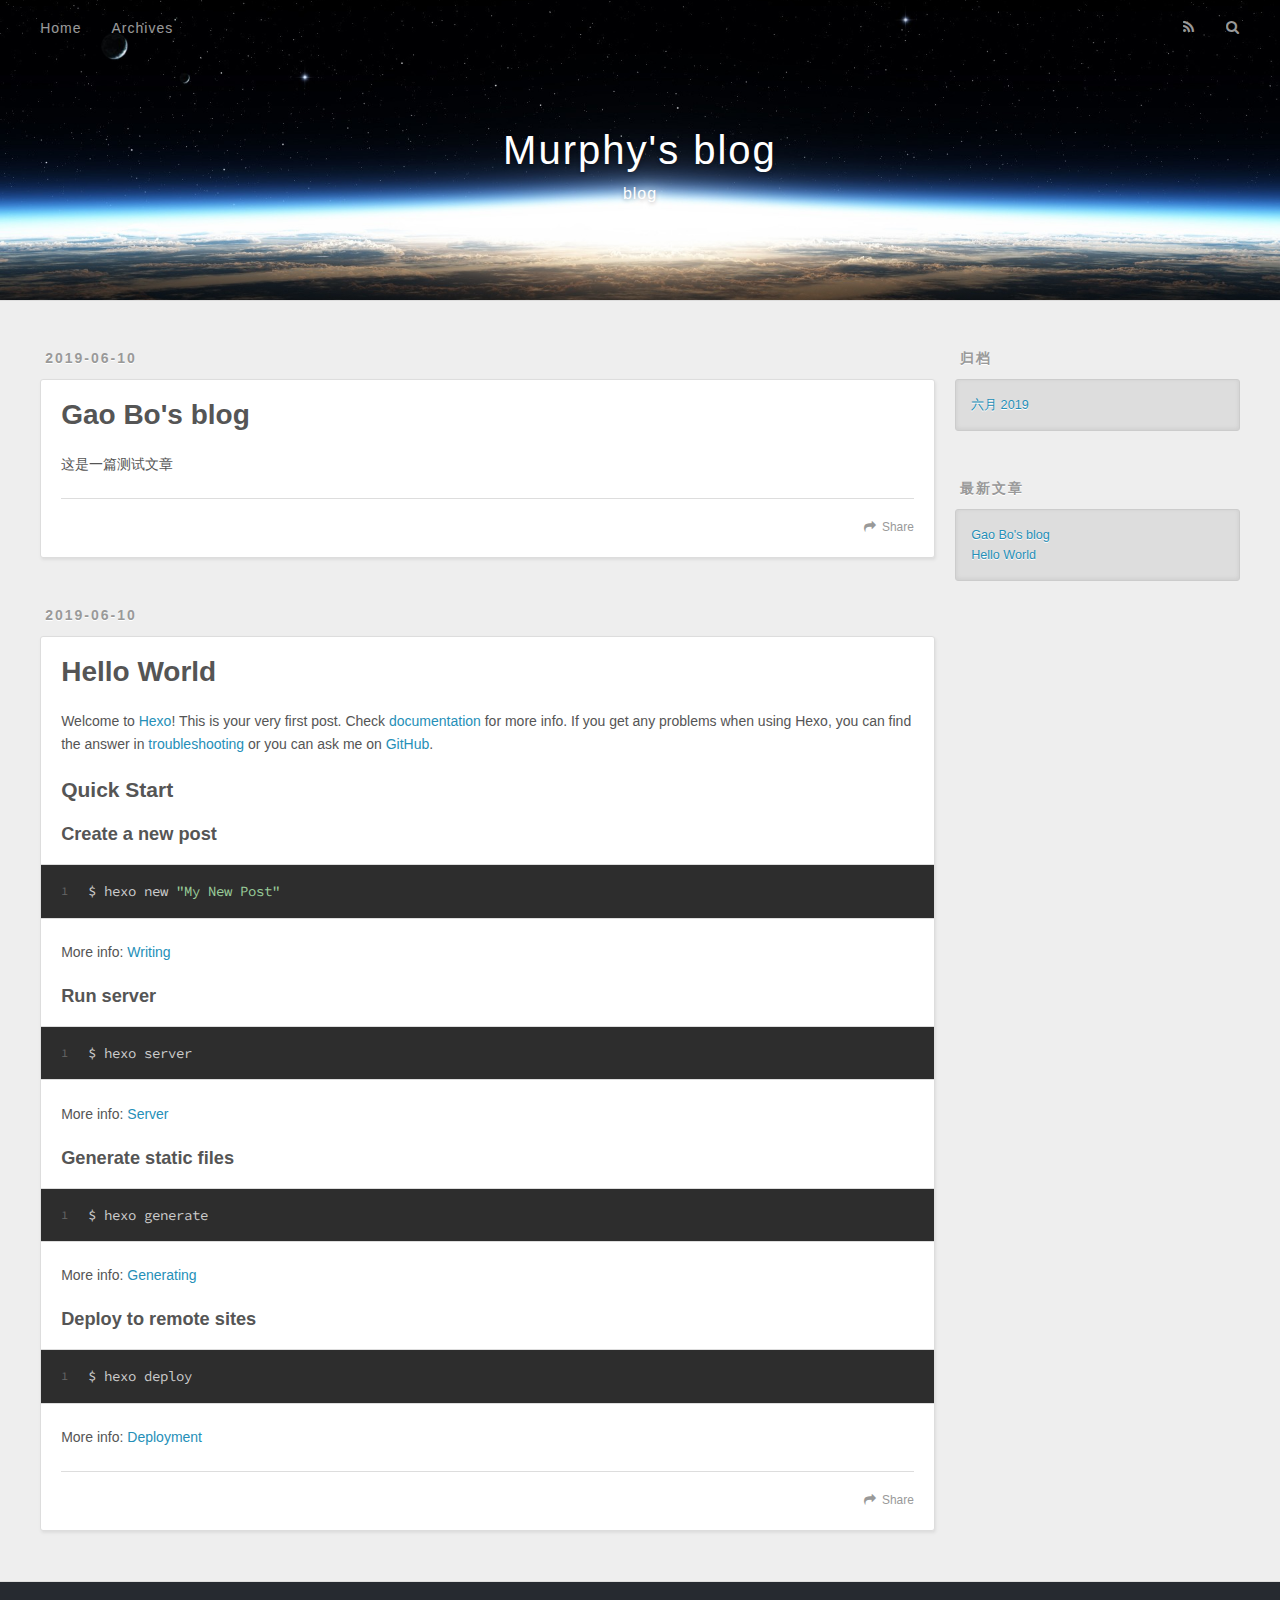
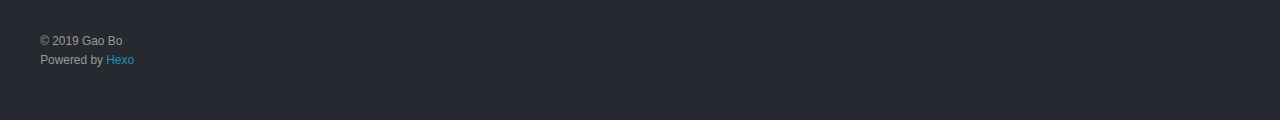
==== index.html @ 87f701e2 "Site updated: 2019-06-10 19:00:29" ====
<!DOCTYPE html>
<html>
<head><meta name="generator" content="Hexo 3.8.0">
  <meta charset="utf-8">
  

  
  <title>Murphy&#39;s blog</title>
  <meta name="viewport" content="width=device-width, initial-scale=1, maximum-scale=1">
  <meta name="description" content="blog">
<meta name="keywords" content="blog">
<meta property="og:type" content="website">
<meta property="og:title" content="Murphy&#39;s blog">
<meta property="og:url" content="http://yoursite.com/index.html">
<meta property="og:site_name" content="Murphy&#39;s blog">
<meta property="og:description" content="blog">
<meta property="og:locale" content="zh-CN">
<meta name="twitter:card" content="summary">
<meta name="twitter:title" content="Murphy&#39;s blog">
<meta name="twitter:description" content="blog">
  
    <link rel="alternate" href="/atom.xml" title="Murphy&#39;s blog" type="application/atom+xml">
  
  
    <link rel="icon" href="/favicon.png">
  
  
    <link href="//fonts.googleapis.com/css?family=Source+Code+Pro" rel="stylesheet" type="text/css">
  
  <link rel="stylesheet" href="/css/style.css">
</head>
</html>
<body>
  <div id="container">
    <div id="wrap">
      <header id="header">
  <div id="banner"></div>
  <div id="header-outer" class="outer">
    <div id="header-title" class="inner">
      <h1 id="logo-wrap">
        <a href="/" id="logo">Murphy&#39;s blog</a>
      </h1>
      
        <h2 id="subtitle-wrap">
          <a href="/" id="subtitle">blog</a>
        </h2>
      
    </div>
    <div id="header-inner" class="inner">
      <nav id="main-nav">
        <a id="main-nav-toggle" class="nav-icon"></a>
        
          <a class="main-nav-link" href="/">Home</a>
        
          <a class="main-nav-link" href="/archives">Archives</a>
        
      </nav>
      <nav id="sub-nav">
        
          <a id="nav-rss-link" class="nav-icon" href="/atom.xml" title="RSS Feed"></a>
        
        <a id="nav-search-btn" class="nav-icon" title="搜索"></a>
      </nav>
      <div id="search-form-wrap">
        <form action="//google.com/search" method="get" accept-charset="UTF-8" class="search-form"><input type="search" name="q" class="search-form-input" placeholder="Search"><button type="submit" class="search-form-submit">&#xF002;</button><input type="hidden" name="sitesearch" value="http://yoursite.com"></form>
      </div>
    </div>
  </div>
</header>
      <div class="outer">
        <section id="main">
  
    <article id="post-Gao-Bo-s-blog" class="article article-type-post" itemscope itemprop="blogPost">
  <div class="article-meta">
    <a href="/2019/06/10/Gao-Bo-s-blog/" class="article-date">
  <time datetime="2019-06-10T00:19:14.000Z" itemprop="datePublished">2019-06-10</time>
</a>
    
  </div>
  <div class="article-inner">
    
    
      <header class="article-header">
        
  
    <h1 itemprop="name">
      <a class="article-title" href="/2019/06/10/Gao-Bo-s-blog/">Gao Bo&#39;s blog</a>
    </h1>
  

      </header>
    
    <div class="article-entry" itemprop="articleBody">
      
        <p>这是一篇测试文章</p>

      
    </div>
    <footer class="article-footer">
      <a data-url="http://yoursite.com/2019/06/10/Gao-Bo-s-blog/" data-id="cjwq8lcbh000094tu7gvrd1zy" class="article-share-link">Share</a>
      
      
    </footer>
  </div>
  
</article>


  
    <article id="post-hello-world" class="article article-type-post" itemscope itemprop="blogPost">
  <div class="article-meta">
    <a href="/2019/06/10/hello-world/" class="article-date">
  <time datetime="2019-06-09T23:54:38.448Z" itemprop="datePublished">2019-06-10</time>
</a>
    
  </div>
  <div class="article-inner">
    
    
      <header class="article-header">
        
  
    <h1 itemprop="name">
      <a class="article-title" href="/2019/06/10/hello-world/">Hello World</a>
    </h1>
  

      </header>
    
    <div class="article-entry" itemprop="articleBody">
      
        <p>Welcome to <a href="https://hexo.io/" target="_blank" rel="noopener">Hexo</a>! This is your very first post. Check <a href="https://hexo.io/docs/" target="_blank" rel="noopener">documentation</a> for more info. If you get any problems when using Hexo, you can find the answer in <a href="https://hexo.io/docs/troubleshooting.html" target="_blank" rel="noopener">troubleshooting</a> or you can ask me on <a href="https://github.com/hexojs/hexo/issues" target="_blank" rel="noopener">GitHub</a>.</p>
<h2 id="Quick-Start"><a href="#Quick-Start" class="headerlink" title="Quick Start"></a>Quick Start</h2><h3 id="Create-a-new-post"><a href="#Create-a-new-post" class="headerlink" title="Create a new post"></a>Create a new post</h3><figure class="highlight bash"><table><tr><td class="gutter"><pre><span class="line">1</span><br></pre></td><td class="code"><pre><span class="line">$ hexo new <span class="string">"My New Post"</span></span><br></pre></td></tr></table></figure>

<p>More info: <a href="https://hexo.io/docs/writing.html" target="_blank" rel="noopener">Writing</a></p>
<h3 id="Run-server"><a href="#Run-server" class="headerlink" title="Run server"></a>Run server</h3><figure class="highlight bash"><table><tr><td class="gutter"><pre><span class="line">1</span><br></pre></td><td class="code"><pre><span class="line">$ hexo server</span><br></pre></td></tr></table></figure>

<p>More info: <a href="https://hexo.io/docs/server.html" target="_blank" rel="noopener">Server</a></p>
<h3 id="Generate-static-files"><a href="#Generate-static-files" class="headerlink" title="Generate static files"></a>Generate static files</h3><figure class="highlight bash"><table><tr><td class="gutter"><pre><span class="line">1</span><br></pre></td><td class="code"><pre><span class="line">$ hexo generate</span><br></pre></td></tr></table></figure>

<p>More info: <a href="https://hexo.io/docs/generating.html" target="_blank" rel="noopener">Generating</a></p>
<h3 id="Deploy-to-remote-sites"><a href="#Deploy-to-remote-sites" class="headerlink" title="Deploy to remote sites"></a>Deploy to remote sites</h3><figure class="highlight bash"><table><tr><td class="gutter"><pre><span class="line">1</span><br></pre></td><td class="code"><pre><span class="line">$ hexo deploy</span><br></pre></td></tr></table></figure>

<p>More info: <a href="https://hexo.io/docs/deployment.html" target="_blank" rel="noopener">Deployment</a></p>

      
    </div>
    <footer class="article-footer">
      <a data-url="http://yoursite.com/2019/06/10/hello-world/" data-id="cjwq8lcc2000194tuj4dk36qi" class="article-share-link">Share</a>
      
      
    </footer>
  </div>
  
</article>


  


</section>
        
          <aside id="sidebar">
  
    

  
    

  
    
  
    
  <div class="widget-wrap">
    <h3 class="widget-title">归档</h3>
    <div class="widget">
      <ul class="archive-list"><li class="archive-list-item"><a class="archive-list-link" href="/archives/2019/06/">六月 2019</a></li></ul>
    </div>
  </div>


  
    
  <div class="widget-wrap">
    <h3 class="widget-title">最新文章</h3>
    <div class="widget">
      <ul>
        
          <li>
            <a href="/2019/06/10/Gao-Bo-s-blog/">Gao Bo&#39;s blog</a>
          </li>
        
          <li>
            <a href="/2019/06/10/hello-world/">Hello World</a>
          </li>
        
      </ul>
    </div>
  </div>

  
</aside>
        
      </div>
      <footer id="footer">
  
  <div class="outer">
    <div id="footer-info" class="inner">
      &copy; 2019 Gao Bo<br>
      Powered by <a href="http://hexo.io/" target="_blank">Hexo</a>
    </div>
  </div>
</footer>
    </div>
    <nav id="mobile-nav">
  
    <a href="/" class="mobile-nav-link">Home</a>
  
    <a href="/archives" class="mobile-nav-link">Archives</a>
  
</nav>
    

<script src="//ajax.googleapis.com/ajax/libs/jquery/2.0.3/jquery.min.js"></script>


  <link rel="stylesheet" href="/fancybox/jquery.fancybox.css">
  <script src="/fancybox/jquery.fancybox.pack.js"></script>


<script src="/js/script.js"></script>



  </div>
</body>
</html>
---- css/style.css ----
body {
  width: 100%;
}
body:before,
body:after {
  content: "";
  display: table;
}
body:after {
  clear: both;
}
html,
body,
div,
span,
applet,
object,
iframe,
h1,
h2,
h3,
h4,
h5,
h6,
p,
blockquote,
pre,
a,
abbr,
acronym,
address,
big,
cite,
code,
del,
dfn,
em,
img,
ins,
kbd,
q,
s,
samp,
small,
strike,
strong,
sub,
sup,
tt,
var,
dl,
dt,
dd,
ol,
ul,
li,
fieldset,
form,
label,
legend,
table,
caption,
tbody,
tfoot,
thead,
tr,
th,
td {
  margin: 0;
  padding: 0;
  border: 0;
  outline: 0;
  font-weight: inherit;
  font-style: inherit;
  font-family: inherit;
  font-size: 100%;
  vertical-align: baseline;
}
body {
  line-height: 1;
  color: #000;
  background: #fff;
}
ol,
ul {
  list-style: none;
}
table {
  border-collapse: separate;
  border-spacing: 0;
  vertical-align: middle;
}
caption,
th,
td {
  text-align: left;
  font-weight: normal;
  vertical-align: middle;
}
a img {
  border: none;
}
input,
button {
  margin: 0;
  padding: 0;
}
input::-moz-focus-inner,
button::-moz-focus-inner {
  border: 0;
  padding: 0;
}
@font-face {
  font-family: FontAwesome;
  font-style: normal;
  font-weight: normal;
  src: url("fonts/fontawesome-webfont.eot?v=#4.0.3");
  src: url("fonts/fontawesome-webfont.eot?#iefix&v=#4.0.3") format("embedded-opentype"), url("fonts/fontawesome-webfont.woff?v=#4.0.3") format("woff"), url("fonts/fontawesome-webfont.ttf?v=#4.0.3") format("truetype"), url("fonts/fontawesome-webfont.svg#fontawesomeregular?v=#4.0.3") format("svg");
}
html,
body,
#container {
  height: 100%;
}
body {
  background: #eee;
  font: 14px -apple-system, BlinkMacSystemFont, "Segoe UI", "Roboto", "Oxygen", "Ubuntu", "Cantarell", "Fira Sans", "Droid Sans", "Helvetica Neue", sans-serif;
  -webkit-text-size-adjust: 100%;
}
.outer {
  max-width: 1220px;
  margin: 0 auto;
  padding: 0 20px;
}
.outer:before,
.outer:after {
  content: "";
  display: table;
}
.outer:after {
  clear: both;
}
.inner {
  display: inline;
  float: left;
  width: 98.33333333333333%;
  margin: 0 0.833333333333333%;
}
.left,
.alignleft {
  float: left;
}
.right,
.alignright {
  float: right;
}
.clear {
  clear: both;
}
#container {
  position: relative;
}
.mobile-nav-on {
  overflow: hidden;
}
#wrap {
  height: 100%;
  width: 100%;
  position: absolute;
  top: 0;
  left: 0;
  -webkit-transition: 0.2s ease-out;
  -moz-transition: 0.2s ease-out;
  -ms-transition: 0.2s ease-out;
  transition: 0.2s ease-out;
  z-index: 1;
  background: #eee;
}
.mobile-nav-on #wrap {
  left: 280px;
}
@media screen and (min-width: 768px) {
  #main {
    display: inline;
    float: left;
    width: 73.33333333333333%;
    margin: 0 0.833333333333333%;
  }
}
.article-date,
.article-category-link,
.archive-year,
.widget-title {
  text-decoration: none;
  text-transform: uppercase;
  letter-spacing: 2px;
  color: #999;
  margin-bottom: 1em;
  margin-left: 5px;
  line-height: 1em;
  text-shadow: 0 1px #fff;
  font-weight: bold;
}
.article-inner,
.archive-article-inner {
  background: #fff;
  -webkit-box-shadow: 1px 2px 3px #ddd;
  box-shadow: 1px 2px 3px #ddd;
  border: 1px solid #ddd;
  border-radius: 3px;
}
.article-entry h1,
.widget h1 {
  font-size: 2em;
}
.article-entry h2,
.widget h2 {
  font-size: 1.5em;
}
.article-entry h3,
.widget h3 {
  font-size: 1.3em;
}
.article-entry h4,
.widget h4 {
  font-size: 1.2em;
}
.article-entry h5,
.widget h5 {
  font-size: 1em;
}
.article-entry h6,
.widget h6 {
  font-size: 1em;
  color: #999;
}
.article-entry hr,
.widget hr {
  border: 1px dashed #ddd;
}
.article-entry strong,
.widget strong {
  font-weight: bold;
}
.article-entry em,
.widget em,
.article-entry cite,
.widget cite {
  font-style: italic;
}
.article-entry sup,
.widget sup,
.article-entry sub,
.widget sub {
  font-size: 0.75em;
  line-height: 0;
  position: relative;
  vertical-align: baseline;
}
.article-entry sup,
.widget sup {
  top: -0.5em;
}
.article-entry sub,
.widget sub {
  bottom: -0.2em;
}
.article-entry small,
.widget small {
  font-size: 0.85em;
}
.article-entry acronym,
.widget acronym,
.article-entry abbr,
.widget abbr {
  border-bottom: 1px dotted;
}
.article-entry ul,
.widget ul,
.article-entry ol,
.widget ol,
.article-entry dl,
.widget dl {
  margin: 0 20px;
  line-height: 1.6em;
}
.article-entry ul ul,
.widget ul ul,
.article-entry ol ul,
.widget ol ul,
.article-entry ul ol,
.widget ul ol,
.article-entry ol ol,
.widget ol ol {
  margin-top: 0;
  margin-bottom: 0;
}
.article-entry ul,
.widget ul {
  list-style: disc;
}
.article-entry ol,
.widget ol {
  list-style: decimal;
}
.article-entry dt,
.widget dt {
  font-weight: bold;
}
#header {
  height: 300px;
  position: relative;
  border-bottom: 1px solid #ddd;
}
#header:before,
#header:after {
  content: "";
  position: absolute;
  left: 0;
  right: 0;
  height: 40px;
}
#header:before {
  top: 0;
  background: -webkit-linear-gradient(rgba(0,0,0,0.2), transparent);
  background: -moz-linear-gradient(rgba(0,0,0,0.2), transparent);
  background: -ms-linear-gradient(rgba(0,0,0,0.2), transparent);
  background: linear-gradient(rgba(0,0,0,0.2), transparent);
}
#header:after {
  bottom: 0;
  background: -webkit-linear-gradient(transparent, rgba(0,0,0,0.2));
  background: -moz-linear-gradient(transparent, rgba(0,0,0,0.2));
  background: -ms-linear-gradient(transparent, rgba(0,0,0,0.2));
  background: linear-gradient(transparent, rgba(0,0,0,0.2));
}
#header-outer {
  height: 100%;
  position: relative;
}
#header-inner {
  position: relative;
  overflow: hidden;
}
#banner {
  position: absolute;
  top: 0;
  left: 0;
  width: 100%;
  height: 100%;
  background: url("images/banner.jpg") center #000;
  -webkit-background-size: cover;
  -moz-background-size: cover;
  background-size: cover;
  z-index: -1;
}
#header-title {
  text-align: center;
  height: 40px;
  position: absolute;
  top: 50%;
  left: 0;
  margin-top: -20px;
}
#logo,
#subtitle {
  text-decoration: none;
  color: #fff;
  font-weight: 300;
  text-shadow: 0 1px 4px rgba(0,0,0,0.3);
}
#logo {
  font-size: 40px;
  line-height: 40px;
  letter-spacing: 2px;
}
#subtitle {
  font-size: 16px;
  line-height: 16px;
  letter-spacing: 1px;
}
#subtitle-wrap {
  margin-top: 16px;
}
#main-nav {
  float: left;
  margin-left: -15px;
}
.nav-icon,
.main-nav-link {
  float: left;
  color: #fff;
  opacity: 0.6;
  text-decoration: none;
  text-shadow: 0 1px rgba(0,0,0,0.2);
  -webkit-transition: opacity 0.2s;
  -moz-transition: opacity 0.2s;
  -ms-transition: opacity 0.2s;
  transition: opacity 0.2s;
  display: block;
  padding: 20px 15px;
}
.nav-icon:hover,
.main-nav-link:hover {
  opacity: 1;
}
.nav-icon {
  font-family: FontAwesome;
  text-align: center;
  font-size: 14px;
  width: 14px;
  height: 14px;
  padding: 20px 15px;
  position: relative;
  cursor: pointer;
}
.main-nav-link {
  font-weight: 300;
  letter-spacing: 1px;
}
@media screen and (max-width: 479px) {
  .main-nav-link {
    display: none;
  }
}
#main-nav-toggle {
  display: none;
}
#main-nav-toggle:before {
  content: "\f0c9";
}
@media screen and (max-width: 479px) {
  #main-nav-toggle {
    display: block;
  }
}
#sub-nav {
  float: right;
  margin-right: -15px;
}
#nav-rss-link:before {
  content: "\f09e";
}
#nav-search-btn:before {
  content: "\f002";
}
#search-form-wrap {
  position: absolute;
  top: 15px;
  width: 150px;
  height: 30px;
  right: -150px;
  opacity: 0;
  -webkit-transition: 0.2s ease-out;
  -moz-transition: 0.2s ease-out;
  -ms-transition: 0.2s ease-out;
  transition: 0.2s ease-out;
}
#search-form-wrap.on {
  opacity: 1;
  right: 0;
}
@media screen and (max-width: 479px) {
  #search-form-wrap {
    width: 100%;
    right: -100%;
  }
}
.search-form {
  position: absolute;
  top: 0;
  left: 0;
  right: 0;
  background: #fff;
  padding: 5px 15px;
  border-radius: 15px;
  -webkit-box-shadow: 0 0 10px rgba(0,0,0,0.3);
  box-shadow: 0 0 10px rgba(0,0,0,0.3);
}
.search-form-input {
  border: none;
  background: none;
  color: #555;
  width: 100%;
  font: 13px -apple-system, BlinkMacSystemFont, "Segoe UI", "Roboto", "Oxygen", "Ubuntu", "Cantarell", "Fira Sans", "Droid Sans", "Helvetica Neue", sans-serif;
  outline: none;
}
.search-form-input::-webkit-search-results-decoration,
.search-form-input::-webkit-search-cancel-button {
  -webkit-appearance: none;
}
.search-form-submit {
  position: absolute;
  top: 50%;
  right: 10px;
  margin-top: -7px;
  font: 13px FontAwesome;
  border: none;
  background: none;
  color: #bbb;
  cursor: pointer;
}
.search-form-submit:hover,
.search-form-submit:focus {
  color: #777;
}
.article {
  margin: 50px 0;
}
.article-inner {
  overflow: hidden;
}
.article-meta:before,
.article-meta:after {
  content: "";
  display: table;
}
.article-meta:after {
  clear: both;
}
.article-date {
  float: left;
}
.article-category {
  float: left;
  line-height: 1em;
  color: #ccc;
  text-shadow: 0 1px #fff;
  margin-left: 8px;
}
.article-category:before {
  content: "\2022";
}
.article-category-link {
  margin: 0 12px 1em;
}
.article-header {
  padding: 20px 20px 0;
}
.article-title {
  text-decoration: none;
  font-size: 2em;
  font-weight: bold;
  color: #555;
  line-height: 1.1em;
  -webkit-transition: color 0.2s;
  -moz-transition: color 0.2s;
  -ms-transition: color 0.2s;
  transition: color 0.2s;
}
a.article-title:hover {
  color: #258fb8;
}
.article-entry {
  color: #555;
  padding: 0 20px;
}
.article-entry:before,
.article-entry:after {
  content: "";
  display: table;
}
.article-entry:after {
  clear: both;
}
.article-entry p,
.article-entry table {
  line-height: 1.6em;
  margin: 1.6em 0;
}
.article-entry h1,
.article-entry h2,
.article-entry h3,
.article-entry h4,
.article-entry h5,
.article-entry h6 {
  font-weight: bold;
}
.article-entry h1,
.article-entry h2,
.article-entry h3,
.article-entry h4,
.article-entry h5,
.article-entry h6 {
  line-height: 1.1em;
  margin: 1.1em 0;
}
.article-entry a {
  color: #258fb8;
  text-decoration: none;
}
.article-entry a:hover {
  text-decoration: underline;
}
.article-entry ul,
.article-entry ol,
.article-entry dl {
  margin-top: 1.6em;
  margin-bottom: 1.6em;
}
.article-entry img,
.article-entry video {
  max-width: 100%;
  height: auto;
  display: block;
  margin: auto;
}
.article-entry iframe {
  border: none;
}
.article-entry table {
  width: 100%;
  border-collapse: collapse;
  border-spacing: 0;
}
.article-entry th {
  font-weight: bold;
  border-bottom: 3px solid #ddd;
  padding-bottom: 0.5em;
}
.article-entry td {
  border-bottom: 1px solid #ddd;
  padding: 10px 0;
}
.article-entry blockquote {
  font-family: Georgia, "Times New Roman", serif;
  font-size: 1.4em;
  margin: 1.6em 20px;
  text-align: center;
}
.article-entry blockquote footer {
  font-size: 14px;
  margin: 1.6em 0;
  font-family: -apple-system, BlinkMacSystemFont, "Segoe UI", "Roboto", "Oxygen", "Ubuntu", "Cantarell", "Fira Sans", "Droid Sans", "Helvetica Neue", sans-serif;
}
.article-entry blockquote footer cite:before {
  content: "—";
  padding: 0 0.5em;
}
.article-entry .pullquote {
  text-align: left;
  width: 45%;
  margin: 0;
}
.article-entry .pullquote.left {
  margin-left: 0.5em;
  margin-right: 1em;
}
.article-entry .pullquote.right {
  margin-right: 0.5em;
  margin-left: 1em;
}
.article-entry .caption {
  color: #999;
  display: block;
  font-size: 0.9em;
  margin-top: 0.5em;
  position: relative;
  text-align: center;
}
.article-entry .video-container {
  position: relative;
  padding-top: 56.25%;
  height: 0;
  overflow: hidden;
}
.article-entry .video-container iframe,
.article-entry .video-container object,
.article-entry .video-container embed {
  position: absolute;
  top: 0;
  left: 0;
  width: 100%;
  height: 100%;
  margin-top: 0;
}
.article-more-link a {
  display: inline-block;
  line-height: 1em;
  padding: 6px 15px;
  border-radius: 15px;
  background: #eee;
  color: #999;
  text-shadow: 0 1px #fff;
  text-decoration: none;
}
.article-more-link a:hover {
  background: #258fb8;
  color: #fff;
  text-decoration: none;
  text-shadow: 0 1px #1e7293;
}
.article-footer {
  font-size: 0.85em;
  line-height: 1.6em;
  border-top: 1px solid #ddd;
  padding-top: 1.6em;
  margin: 0 20px 20px;
}
.article-footer:before,
.article-footer:after {
  content: "";
  display: table;
}
.article-footer:after {
  clear: both;
}
.article-footer a {
  color: #999;
  text-decoration: none;
}
.article-footer a:hover {
  color: #555;
}
.article-tag-list-item {
  float: left;
  margin-right: 10px;
}
.article-tag-list-link:before {
  content: "#";
}
.article-comment-link {
  float: right;
}
.article-comment-link:before {
  content: "\f075";
  font-family: FontAwesome;
  padding-right: 8px;
}
.article-share-link {
  cursor: pointer;
  float: right;
  margin-left: 20px;
}
.article-share-link:before {
  content: "\f064";
  font-family: FontAwesome;
  padding-right: 6px;
}
#article-nav {
  position: relative;
}
#article-nav:before,
#article-nav:after {
  content: "";
  display: table;
}
#article-nav:after {
  clear: both;
}
@media screen and (min-width: 768px) {
  #article-nav {
    margin: 50px 0;
  }
  #article-nav:before {
    width: 8px;
    height: 8px;
    position: absolute;
    top: 50%;
    left: 50%;
    margin-top: -4px;
    margin-left: -4px;
    content: "";
    border-radius: 50%;
    background: #ddd;
    -webkit-box-shadow: 0 1px 2px #fff;
    box-shadow: 0 1px 2px #fff;
  }
}
.article-nav-link-wrap {
  text-decoration: none;
  text-shadow: 0 1px #fff;
  color: #999;
  -webkit-box-sizing: border-box;
  -moz-box-sizing: border-box;
  box-sizing: border-box;
  margin-top: 50px;
  text-align: center;
  display: block;
}
.article-nav-link-wrap:hover {
  color: #555;
}
@media screen and (min-width: 768px) {
  .article-nav-link-wrap {
    width: 50%;
    margin-top: 0;
  }
}
@media screen and (min-width: 768px) {
  #article-nav-newer {
    float: left;
    text-align: right;
    padding-right: 20px;
  }
}
@media screen and (min-width: 768px) {
  #article-nav-older {
    float: right;
    text-align: left;
    padding-left: 20px;
  }
}
.article-nav-caption {
  text-transform: uppercase;
  letter-spacing: 2px;
  color: #ddd;
  line-height: 1em;
  font-weight: bold;
}
#article-nav-newer .article-nav-caption {
  margin-right: -2px;
}
.article-nav-title {
  font-size: 0.85em;
  line-height: 1.6em;
  margin-top: 0.5em;
}
.article-share-box {
  position: absolute;
  display: none;
  background: #fff;
  -webkit-box-shadow: 1px 2px 10px rgba(0,0,0,0.2);
  box-shadow: 1px 2px 10px rgba(0,0,0,0.2);
  border-radius: 3px;
  margin-left: -145px;
  overflow: hidden;
  z-index: 1;
}
.article-share-box.on {
  display: block;
}
.article-share-input {
  width: 100%;
  background: none;
  -webkit-box-sizing: border-box;
  -moz-box-sizing: border-box;
  box-sizing: border-box;
  font: 14px -apple-system, BlinkMacSystemFont, "Segoe UI", "Roboto", "Oxygen", "Ubuntu", "Cantarell", "Fira Sans", "Droid Sans", "Helvetica Neue", sans-serif;
  padding: 0 15px;
  color: #555;
  outline: none;
  border: 1px solid #ddd;
  border-radius: 3px 3px 0 0;
  height: 36px;
  line-height: 36px;
}
.article-share-links {
  background: #eee;
}
.article-share-links:before,
.article-share-links:after {
  content: "";
  display: table;
}
.article-share-links:after {
  clear: both;
}
.article-share-twitter,
.article-share-facebook,
.article-share-pinterest,
.article-share-google {
  width: 50px;
  height: 36px;
  display: block;
  float: left;
  position: relative;
  color: #999;
  text-shadow: 0 1px #fff;
}
.article-share-twitter:before,
.article-share-facebook:before,
.article-share-pinterest:before,
.article-share-google:before {
  font-size: 20px;
  font-family: FontAwesome;
  width: 20px;
  height: 20px;
  position: absolute;
  top: 50%;
  left: 50%;
  margin-top: -10px;
  margin-left: -10px;
  text-align: center;
}
.article-share-twitter:hover,
.article-share-facebook:hover,
.article-share-pinterest:hover,
.article-share-google:hover {
  color: #fff;
}
.article-share-twitter:before {
  content: "\f099";
}
.article-share-twitter:hover {
  background: #00aced;
  text-shadow: 0 1px #008abe;
}
.article-share-facebook:before {
  content: "\f09a";
}
.article-share-facebook:hover {
  background: #3b5998;
  text-shadow: 0 1px #2f477a;
}
.article-share-pinterest:before {
  content: "\f0d2";
}
.article-share-pinterest:hover {
  background: #cb2027;
  text-shadow: 0 1px #a21a1f;
}
.article-share-google:before {
  content: "\f0d5";
}
.article-share-google:hover {
  background: #dd4b39;
  text-shadow: 0 1px #be3221;
}
.article-gallery {
  background: #000;
  position: relative;
}
.article-gallery-photos {
  position: relative;
  overflow: hidden;
}
.article-gallery-img {
  display: none;
  max-width: 100%;
}
.article-gallery-img:first-child {
  display: block;
}
.article-gallery-img.loaded {
  position: absolute;
  display: block;
}
.article-gallery-img img {
  display: block;
  max-width: 100%;
  margin: 0 auto;
}
#comments {
  background: #fff;
  -webkit-box-shadow: 1px 2px 3px #ddd;
  box-shadow: 1px 2px 3px #ddd;
  padding: 20px;
  border: 1px solid #ddd;
  border-radius: 3px;
  margin: 50px 0;
}
#comments a {
  color: #258fb8;
}
.archives-wrap {
  margin: 50px 0;
}
.archives:before,
.archives:after {
  content: "";
  display: table;
}
.archives:after {
  clear: both;
}
.archive-year-wrap {
  margin-bottom: 1em;
}
.archives {
  -webkit-column-gap: 10px;
  -moz-column-gap: 10px;
  column-gap: 10px;
}
@media screen and (min-width: 480px) and (max-width: 767px) {
  .archives {
    -webkit-column-count: 2;
    -moz-column-count: 2;
    column-count: 2;
  }
}
@media screen and (min-width: 768px) {
  .archives {
    -webkit-column-count: 3;
    -moz-column-count: 3;
    column-count: 3;
  }
}
.archive-article {
  -webkit-column-break-inside: avoid;
  page-break-inside: avoid;
  overflow: hidden;
  break-inside: avoid-column;
}
.archive-article-inner {
  padding: 10px;
  margin-bottom: 15px;
}
.archive-article-title {
  text-decoration: none;
  font-weight: bold;
  color: #555;
  -webkit-transition: color 0.2s;
  -moz-transition: color 0.2s;
  -ms-transition: color 0.2s;
  transition: color 0.2s;
  line-height: 1.6em;
}
.archive-article-title:hover {
  color: #258fb8;
}
.archive-article-footer {
  margin-top: 1em;
}
.archive-article-date {
  color: #999;
  text-decoration: none;
  font-size: 0.85em;
  line-height: 1em;
  margin-bottom: 0.5em;
  display: block;
}
#page-nav {
  margin: 50px auto;
  background: #fff;
  -webkit-box-shadow: 1px 2px 3px #ddd;
  box-shadow: 1px 2px 3px #ddd;
  border: 1px solid #ddd;
  border-radius: 3px;
  text-align: center;
  color: #999;
  overflow: hidden;
}
#page-nav:before,
#page-nav:after {
  content: "";
  display: table;
}
#page-nav:after {
  clear: both;
}
#page-nav a,
#page-nav span {
  padding: 10px 20px;
  line-height: 1;
  height: 2ex;
}
#page-nav a {
  color: #999;
  text-decoration: none;
}
#page-nav a:hover {
  background: #999;
  color: #fff;
}
#page-nav .prev {
  float: left;
}
#page-nav .next {
  float: right;
}
#page-nav .page-number {
  display: inline-block;
}
@media screen and (max-width: 479px) {
  #page-nav .page-number {
    display: none;
  }
}
#page-nav .current {
  color: #555;
  font-weight: bold;
}
#page-nav .space {
  color: #ddd;
}
#footer {
  background: #262a30;
  padding: 50px 0;
  border-top: 1px solid #ddd;
  color: #999;
}
#footer a {
  color: #258fb8;
  text-decoration: none;
}
#footer a:hover {
  text-decoration: underline;
}
#footer-info {
  line-height: 1.6em;
  font-size: 0.85em;
}
.article-entry pre,
.article-entry .highlight {
  background: #2d2d2d;
  margin: 0 -20px;
  padding: 15px 20px;
  border-style: solid;
  border-color: #ddd;
  border-width: 1px 0;
  overflow: auto;
  color: #ccc;
  line-height: 22.400000000000002px;
}
.article-entry .highlight .gutter pre,
.article-entry .gist .gist-file .gist-data .line-numbers {
  color: #666;
  font-size: 0.85em;
}
.article-entry pre,
.article-entry code {
  font-family: "Source Code Pro", Consolas, Monaco, Menlo, Consolas, monospace;
}
.article-entry code {
  background: #eee;
  text-shadow: 0 1px #fff;
  padding: 0 0.3em;
}
.article-entry pre code {
  background: none;
  text-shadow: none;
  padding: 0;
}
.article-entry .highlight pre {
  border: none;
  margin: 0;
  padding: 0;
}
.article-entry .highlight table {
  margin: 0;
  width: auto;
}
.article-entry .highlight td {
  border: none;
  padding: 0;
}
.article-entry .highlight figcaption {
  font-size: 0.85em;
  color: #999;
  line-height: 1em;
  margin-bottom: 1em;
}
.article-entry .highlight figcaption:before,
.article-entry .highlight figcaption:after {
  content: "";
  display: table;
}
.article-entry .highlight figcaption:after {
  clear: both;
}
.article-entry .highlight figcaption a {
  float: right;
}
.article-entry .highlight .gutter pre {
  text-align: right;
  padding-right: 20px;
}
.article-entry .highlight .line {
  height: 22.400000000000002px;
}
.article-entry .highlight .line.marked {
  background: #515151;
}
.article-entry .gist {
  margin: 0 -20px;
  border-style: solid;
  border-color: #ddd;
  border-width: 1px 0;
  background: #2d2d2d;
  padding: 15px 20px 15px 0;
}
.article-entry .gist .gist-file {
  border: none;
  font-family: "Source Code Pro", Consolas, Monaco, Menlo, Consolas, monospace;
  margin: 0;
}
.article-entry .gist .gist-file .gist-data {
  background: none;
  border: none;
}
.article-entry .gist .gist-file .gist-data .line-numbers {
  background: none;
  border: none;
  padding: 0 20px 0 0;
}
.article-entry .gist .gist-file .gist-data .line-data {
  padding: 0 !important;
}
.article-entry .gist .gist-file .highlight {
  margin: 0;
  padding: 0;
  border: none;
}
.article-entry .gist .gist-file .gist-meta {
  background: #2d2d2d;
  color: #999;
  font: 0.85em -apple-system, BlinkMacSystemFont, "Segoe UI", "Roboto", "Oxygen", "Ubuntu", "Cantarell", "Fira Sans", "Droid Sans", "Helvetica Neue", sans-serif;
  text-shadow: 0 0;
  padding: 0;
  margin-top: 1em;
  margin-left: 20px;
}
.article-entry .gist .gist-file .gist-meta a {
  color: #258fb8;
  font-weight: normal;
}
.article-entry .gist .gist-file .gist-meta a:hover {
  text-decoration: underline;
}
pre .comment,
pre .title {
  color: #999;
}
pre .variable,
pre .attribute,
pre .tag,
pre .regexp,
pre .ruby .constant,
pre .xml .tag .title,
pre .xml .pi,
pre .xml .doctype,
pre .html .doctype,
pre .css .id,
pre .css .class,
pre .css .pseudo {
  color: #f2777a;
}
pre .number,
pre .preprocessor,
pre .built_in,
pre .literal,
pre .params,
pre .constant {
  color: #f99157;
}
pre .class,
pre .ruby .class .title,
pre .css .rules .attribute {
  color: #9c9;
}
pre .string,
pre .value,
pre .inheritance,
pre .header,
pre .ruby .symbol,
pre .xml .cdata {
  color: #9c9;
}
pre .css .hexcolor {
  color: #6cc;
}
pre .function,
pre .python .decorator,
pre .python .title,
pre .ruby .function .title,
pre .ruby .title .keyword,
pre .perl .sub,
pre .javascript .title,
pre .coffeescript .title {
  color: #69c;
}
pre .keyword,
pre .javascript .function {
  color: #c9c;
}
@media screen and (max-width: 479px) {
  #mobile-nav {
    position: absolute;
    top: 0;
    left: 0;
    width: 280px;
    height: 100%;
    background: #191919;
    border-right: 1px solid #fff;
  }
}
@media screen and (max-width: 479px) {
  .mobile-nav-link {
    display: block;
    color: #999;
    text-decoration: none;
    padding: 15px 20px;
    font-weight: bold;
  }
  .mobile-nav-link:hover {
    color: #fff;
  }
}
@media screen and (min-width: 768px) {
  #sidebar {
    display: inline;
    float: left;
    width: 23.333333333333332%;
    margin: 0 0.833333333333333%;
  }
}
.widget-wrap {
  margin: 50px 0;
}
.widget {
  color: #777;
  text-shadow: 0 1px #fff;
  background: #ddd;
  -webkit-box-shadow: 0 -1px 4px #ccc inset;
  box-shadow: 0 -1px 4px #ccc inset;
  border: 1px solid #ccc;
  padding: 15px;
  border-radius: 3px;
}
.widget a {
  color: #258fb8;
  text-decoration: none;
}
.widget a:hover {
  text-decoration: underline;
}
.widget ul ul,
.widget ol ul,
.widget dl ul,
.widget ul ol,
.widget ol ol,
.widget dl ol,
.widget ul dl,
.widget ol dl,
.widget dl dl {
  margin-left: 15px;
  list-style: disc;
}
.widget {
  line-height: 1.6em;
  word-wrap: break-word;
  font-size: 0.9em;
}
.widget ul,
.widget ol {
  list-style: none;
  margin: 0;
}
.widget ul ul,
.widget ol ul,
.widget ul ol,
.widget ol ol {
  margin: 0 20px;
}
.widget ul ul,
.widget ol ul {
  list-style: disc;
}
.widget ul ol,
.widget ol ol {
  list-style: decimal;
}
.category-list-count,
.tag-list-count,
.archive-list-count {
  padding-left: 5px;
  color: #999;
  font-size: 0.85em;
}
.category-list-count:before,
.tag-list-count:before,
.archive-list-count:before {
  content: "(";
}
.category-list-count:after,
.tag-list-count:after,
.archive-list-count:after {
  content: ")";
}
.tagcloud a {
  margin-right: 5px;
  display: inline-block;
}
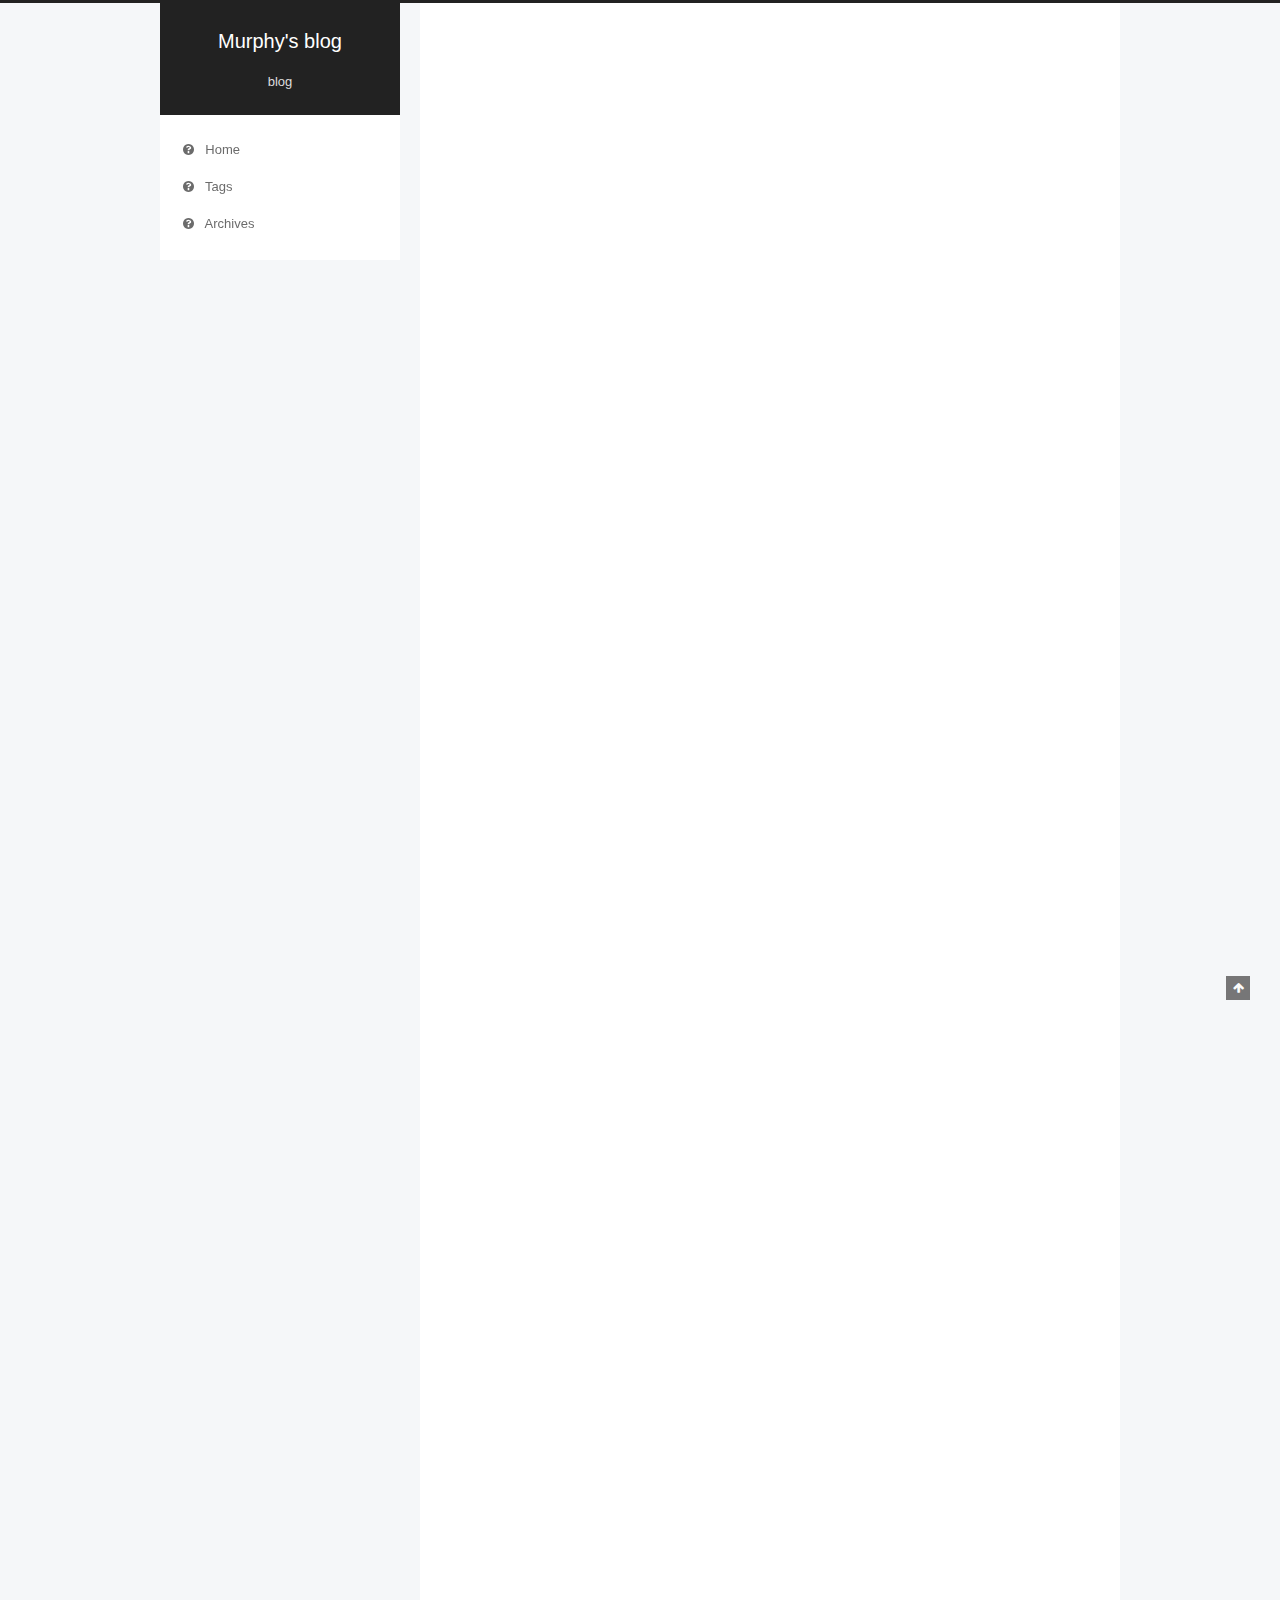
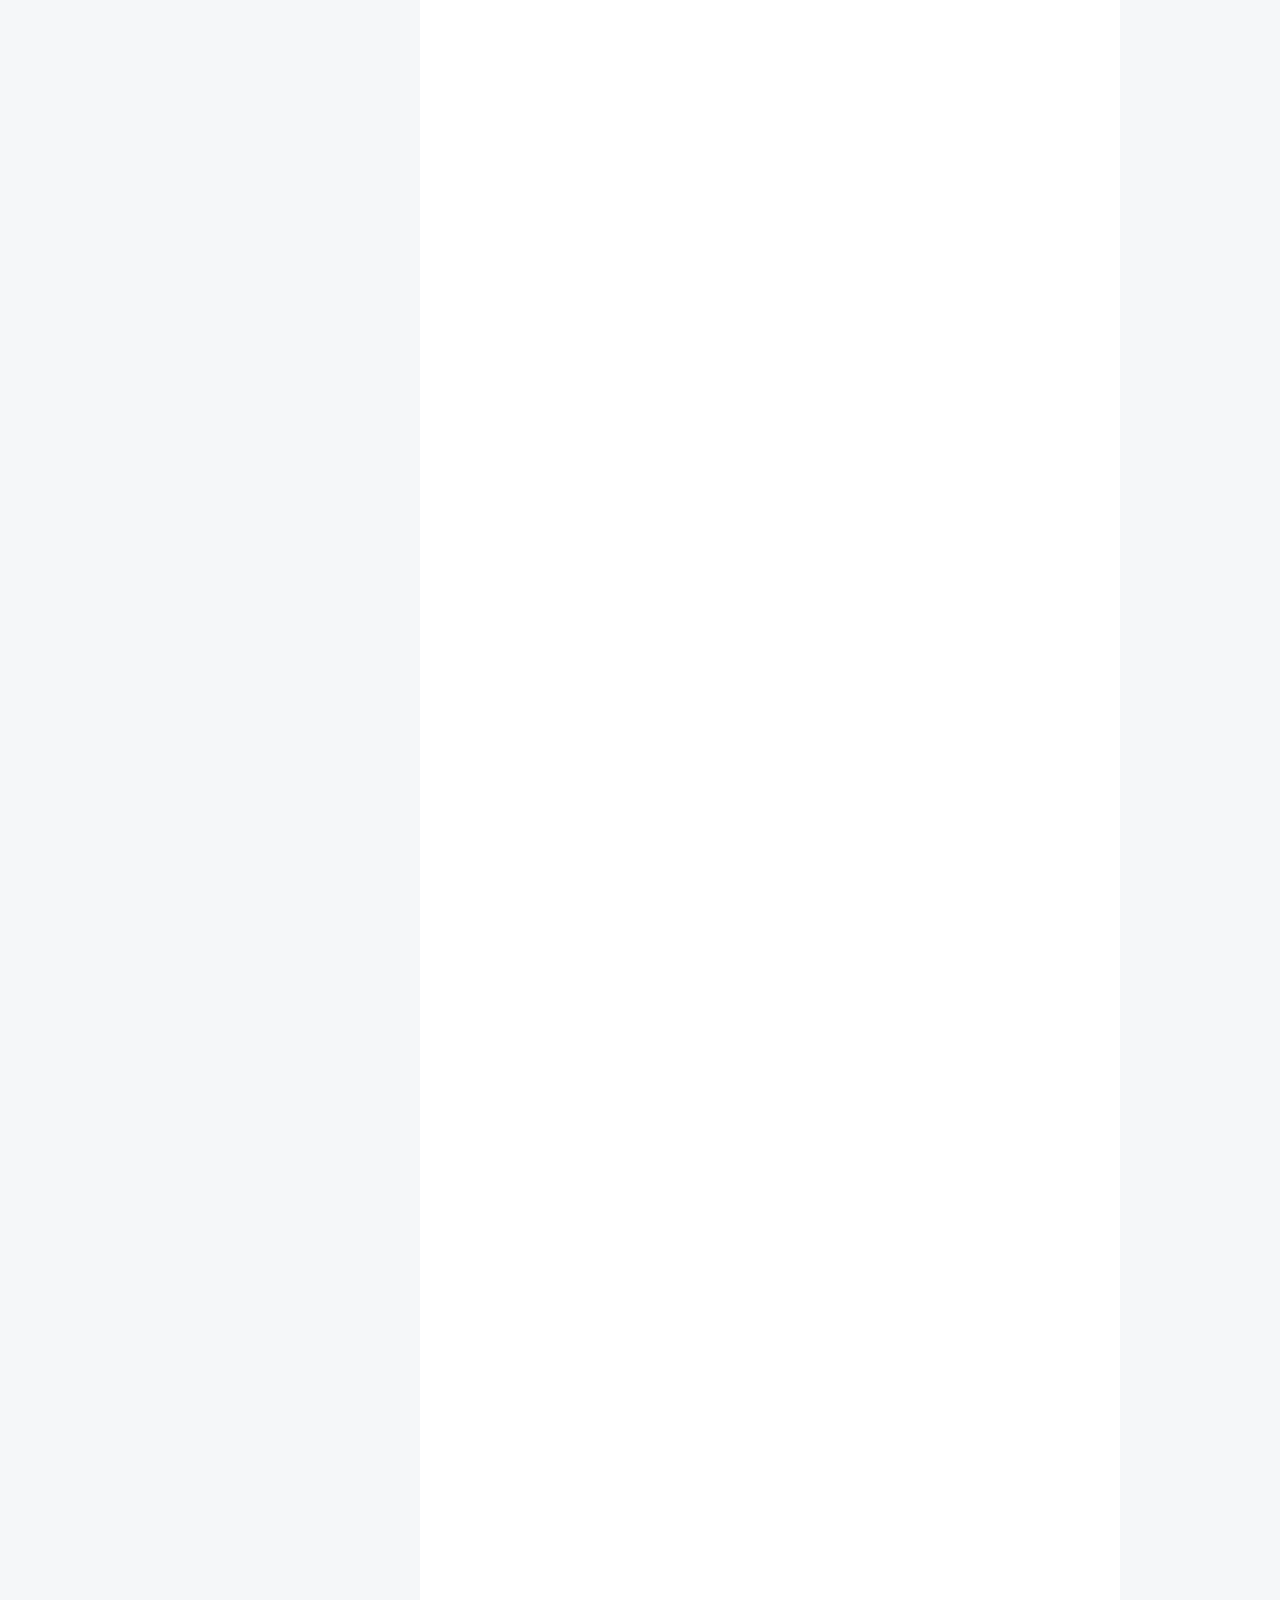
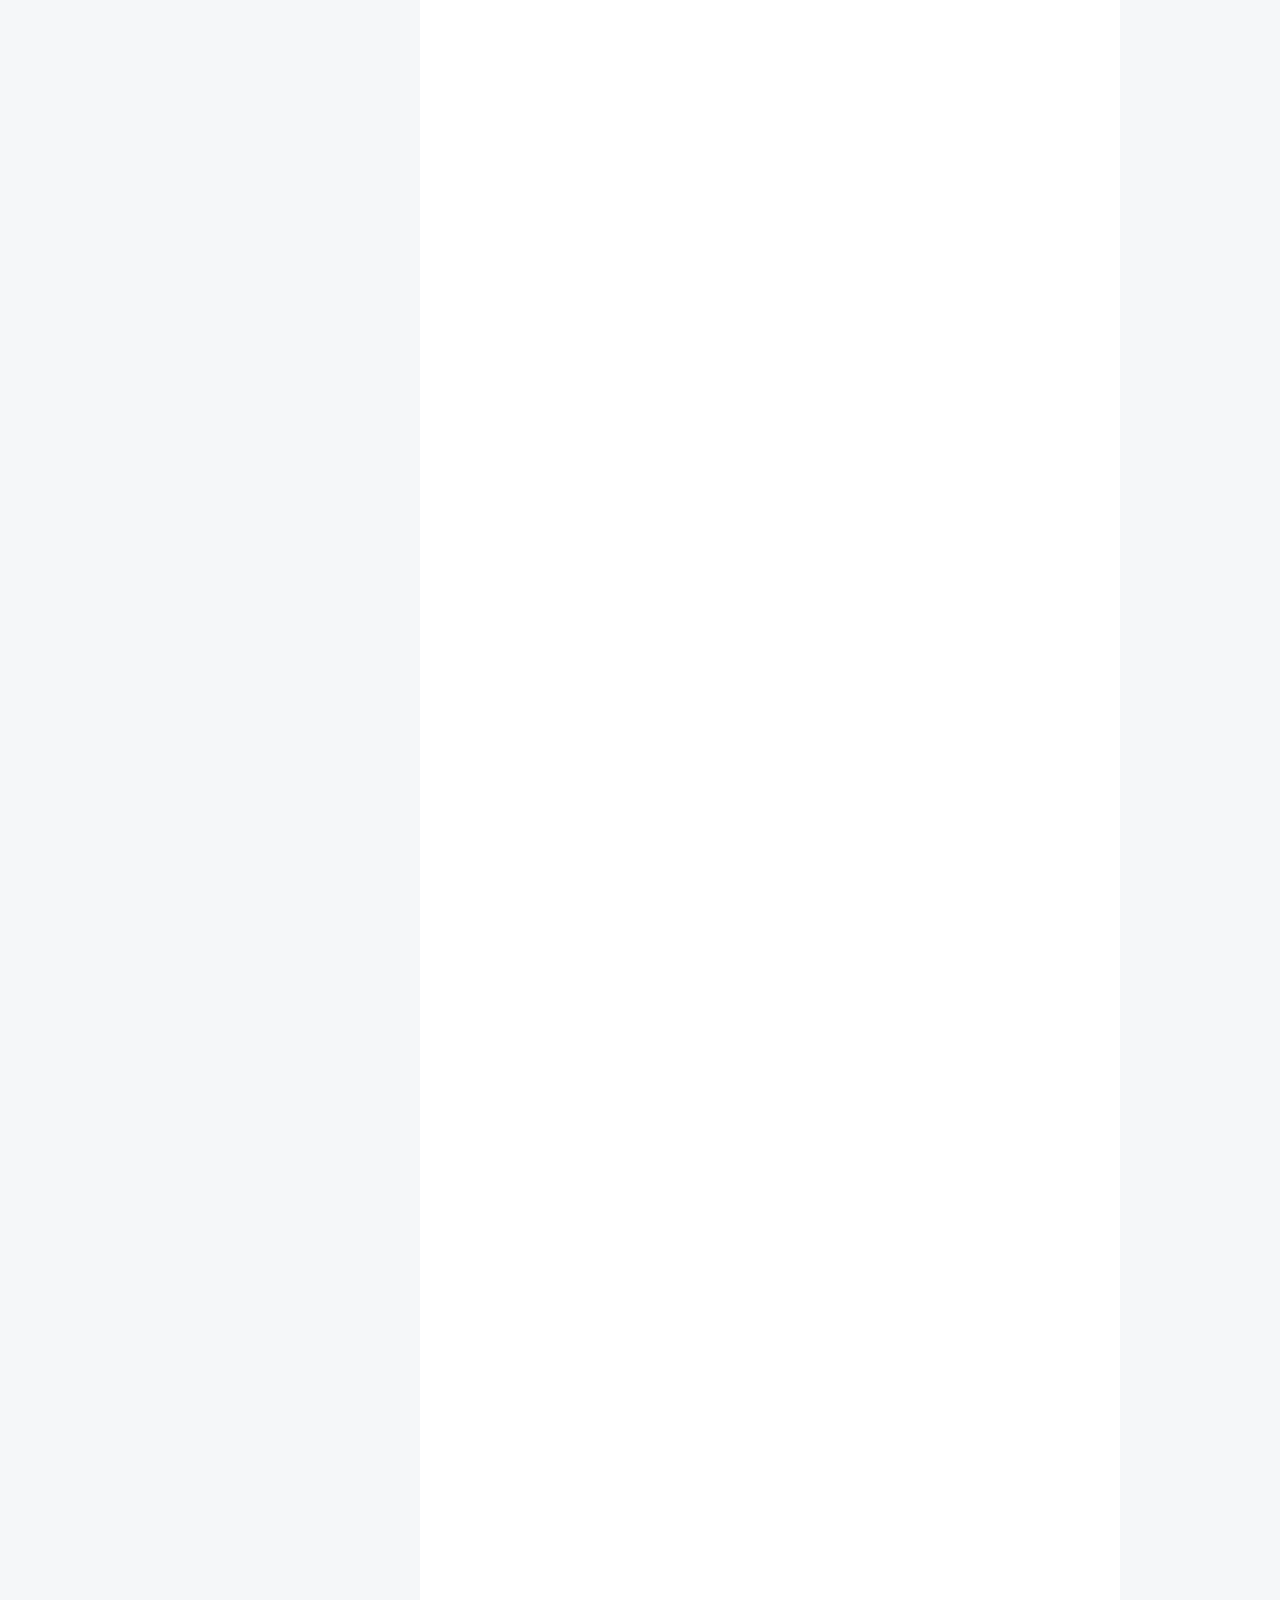
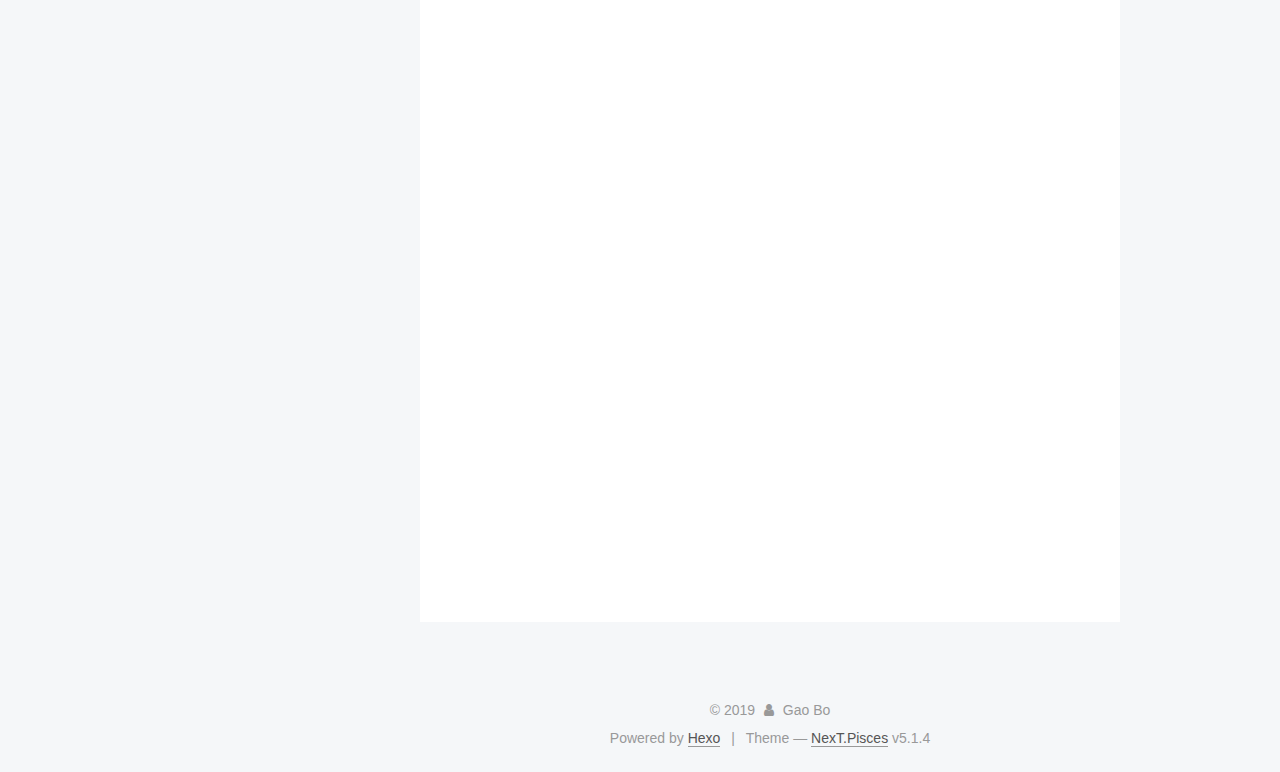
==== commit 633b1c8c: "Site updated: 2019-06-18 22:44:07" ====
--- a/index.html
+++ b/index.html
@@ -1,237 +1,921 @@
 <!DOCTYPE html>
-<html>
+
+
+
+  
+
+
+<html class="theme-next pisces use-motion" lang="zh-CN">
 <head><meta name="generator" content="Hexo 3.8.0">
-  <meta charset="utf-8">
-  
-
-  
-  <title>Murphy&#39;s blog</title>
-  <meta name="viewport" content="width=device-width, initial-scale=1, maximum-scale=1">
-  <meta name="description" content="blog">
+  <meta charset="UTF-8">
+<meta http-equiv="X-UA-Compatible" content="IE=edge">
+<meta name="viewport" content="width=device-width, initial-scale=1, maximum-scale=1">
+<meta name="theme-color" content="#222">
+
+
+
+
+
+
+
+
+
+<meta http-equiv="Cache-Control" content="no-transform">
+<meta http-equiv="Cache-Control" content="no-siteapp">
+
+
+
+
+
+
+
+
+
+
+
+
+
+
+
+
+  
+  
+  <link href="/lib/fancybox/source/jquery.fancybox.css?v=2.1.5" rel="stylesheet" type="text/css">
+
+
+
+
+
+
+
+<link href="/lib/font-awesome/css/font-awesome.min.css?v=4.6.2" rel="stylesheet" type="text/css">
+
+<link href="/css/main.css?v=5.1.4" rel="stylesheet" type="text/css">
+
+
+  <link rel="apple-touch-icon" sizes="180x180" href="/images/apple-touch-icon-next.png?v=5.1.4">
+
+
+  <link rel="icon" type="image/png" sizes="32x32" href="/images/favicon-32x32-next.png?v=5.1.4">
+
+
+  <link rel="icon" type="image/png" sizes="16x16" href="/images/favicon-16x16-next.png?v=5.1.4">
+
+
+  <link rel="mask-icon" href="/images/logo.svg?v=5.1.4" color="#222">
+
+
+
+
+
+  <meta name="keywords" content="Hexo, NexT">
+
+
+
+
+
+
+
+
+
+
+<meta name="description" content="Nothing is impossible">
 <meta name="keywords" content="blog">
 <meta property="og:type" content="website">
 <meta property="og:title" content="Murphy&#39;s blog">
 <meta property="og:url" content="http://yoursite.com/index.html">
 <meta property="og:site_name" content="Murphy&#39;s blog">
-<meta property="og:description" content="blog">
+<meta property="og:description" content="Nothing is impossible">
 <meta property="og:locale" content="zh-CN">
 <meta name="twitter:card" content="summary">
 <meta name="twitter:title" content="Murphy&#39;s blog">
-<meta name="twitter:description" content="blog">
-  
-    <link rel="alternate" href="/atom.xml" title="Murphy&#39;s blog" type="application/atom+xml">
-  
-  
-    <link rel="icon" href="/favicon.png">
-  
-  
-    <link href="//fonts.googleapis.com/css?family=Source+Code+Pro" rel="stylesheet" type="text/css">
-  
-  <link rel="stylesheet" href="/css/style.css">
+<meta name="twitter:description" content="Nothing is impossible">
+
+
+
+<script type="text/javascript" id="hexo.configurations">
+  var NexT = window.NexT || {};
+  var CONFIG = {
+    root: '/',
+    scheme: 'Pisces',
+    version: '5.1.4',
+    sidebar: {"position":"left","display":"post","offset":12,"b2t":false,"scrollpercent":false,"onmobile":false},
+    fancybox: true,
+    tabs: true,
+    motion: {"enable":true,"async":false,"transition":{"post_block":"fadeIn","post_header":"slideDownIn","post_body":"slideDownIn","coll_header":"slideLeftIn","sidebar":"slideUpIn"}},
+    duoshuo: {
+      userId: '0',
+      author: 'Author'
+    },
+    algolia: {
+      applicationID: '',
+      apiKey: '',
+      indexName: '',
+      hits: {"per_page":10},
+      labels: {"input_placeholder":"Search for Posts","hits_empty":"We didn't find any results for the search: ${query}","hits_stats":"${hits} results found in ${time} ms"}
+    }
+  };
+</script>
+
+
+
+  <link rel="canonical" href="http://yoursite.com/">
+
+
+
+
+
+  <title>Murphy's blog</title>
+  
+
+
+
+
+
+
+
+
 </head>
-</html>
-<body>
-  <div id="container">
-    <div id="wrap">
-      <header id="header">
-  <div id="banner"></div>
-  <div id="header-outer" class="outer">
-    <div id="header-title" class="inner">
-      <h1 id="logo-wrap">
-        <a href="/" id="logo">Murphy&#39;s blog</a>
-      </h1>
-      
-        <h2 id="subtitle-wrap">
-          <a href="/" id="subtitle">blog</a>
-        </h2>
-      
+
+<body itemscope itemtype="http://schema.org/WebPage" lang="zh-CN">
+
+  
+  
+    
+  
+
+  <div class="container sidebar-position-left 
+  page-home">
+    <div class="headband"></div>
+
+    <header id="header" class="header" itemscope itemtype="http://schema.org/WPHeader">
+      <div class="header-inner"><div class="site-brand-wrapper">
+  <div class="site-meta ">
+    
+
+    <div class="custom-logo-site-title">
+      <a href="/" class="brand" rel="start">
+        <span class="logo-line-before"><i></i></span>
+        <span class="site-title">Murphy's blog</span>
+        <span class="logo-line-after"><i></i></span>
+      </a>
     </div>
-    <div id="header-inner" class="inner">
-      <nav id="main-nav">
-        <a id="main-nav-toggle" class="nav-icon"></a>
-        
-          <a class="main-nav-link" href="/">Home</a>
-        
-          <a class="main-nav-link" href="/archives">Archives</a>
-        
-      </nav>
-      <nav id="sub-nav">
-        
-          <a id="nav-rss-link" class="nav-icon" href="/atom.xml" title="RSS Feed"></a>
-        
-        <a id="nav-search-btn" class="nav-icon" title="搜索"></a>
-      </nav>
-      <div id="search-form-wrap">
-        <form action="//google.com/search" method="get" accept-charset="UTF-8" class="search-form"><input type="search" name="q" class="search-form-input" placeholder="Search"><button type="submit" class="search-form-submit">&#xF002;</button><input type="hidden" name="sitesearch" value="http://yoursite.com"></form>
-      </div>
+      
+        <p class="site-subtitle">blog</p>
+      
+  </div>
+
+  <div class="site-nav-toggle">
+    <button>
+      <span class="btn-bar"></span>
+      <span class="btn-bar"></span>
+      <span class="btn-bar"></span>
+    </button>
+  </div>
+</div>
+
+<nav class="site-nav">
+  
+
+  
+    <ul id="menu" class="menu">
+      
+        
+        <li class="menu-item menu-item-home">
+          <a href="/" rel="section">
+            
+              <i class="menu-item-icon fa fa-fw fa-question-circle"></i> <br>
+            
+            Home
+          </a>
+        </li>
+      
+        
+        <li class="menu-item menu-item-tags">
+          <a href="/tags" rel="section">
+            
+              <i class="menu-item-icon fa fa-fw fa-question-circle"></i> <br>
+            
+            Tags
+          </a>
+        </li>
+      
+        
+        <li class="menu-item menu-item-archives">
+          <a href="/archives" rel="section">
+            
+              <i class="menu-item-icon fa fa-fw fa-question-circle"></i> <br>
+            
+            Archives
+          </a>
+        </li>
+      
+
+      
+    </ul>
+  
+
+  
+</nav>
+
+
+
+ </div>
+    </header>
+
+    <main id="main" class="main">
+      <div class="main-inner">
+        <div class="content-wrap">
+          <div id="content" class="content">
+            
+  <section id="posts" class="posts-expand">
+    
+      
+
+  
+
+  
+  
+  
+
+  <article class="post post-type-normal" itemscope itemtype="http://schema.org/Article">
+  
+  
+  
+  <div class="post-block">
+    <link itemprop="mainEntityOfPage" href="http://yoursite.com/2019/06/17/寻找无序数组第K大元素/">
+
+    <span hidden itemprop="author" itemscope itemtype="http://schema.org/Person">
+      <meta itemprop="name" content="Gao Bo">
+      <meta itemprop="description" content>
+      <meta itemprop="image" content="/images/avatar.gif">
+    </span>
+
+    <span hidden itemprop="publisher" itemscope itemtype="http://schema.org/Organization">
+      <meta itemprop="name" content="Murphy's blog">
+    </span>
+
+    
+      <header class="post-header">
+
+        
+        
+          <h1 class="post-title" itemprop="name headline">
+                
+                <a class="post-title-link" href="/2019/06/17/寻找无序数组第K大元素/" itemprop="url">寻找无序数组第K大元素</a></h1>
+        
+
+        <div class="post-meta">
+          <span class="post-time">
+            
+              <span class="post-meta-item-icon">
+                <i class="fa fa-calendar-o"></i>
+              </span>
+              
+                <span class="post-meta-item-text">Posted on</span>
+              
+              <time title="Post created" itemprop="dateCreated datePublished" datetime="2019-06-17T22:00:28+08:00">
+                2019-06-17
+              </time>
+            
+
+            
+
+            
+          </span>
+
+          
+
+          
+            
+          
+
+          
+          
+
+          
+
+          
+
+          
+
+        </div>
+      </header>
+    
+
+    
+    
+    
+    <div class="post-body" itemprop="articleBody">
+
+      
+      
+
+      
+        
+          
+            <p>有这样一个算法题：有一个无序数组，要求找出数组中的第K大元素。比如给定的无序数组如下所示：<br><img src="https://img2018.cnblogs.com/blog/1566782/201903/1566782-20190303140331032-1379247650.jpg" alt></p>
+<p>如果k=6，也就是要寻找第6大的元素，很显然，数组中第一大元素是24，第二大元素是20，第三大元素是17…… <strong>第六大元素是9</strong>。
+<img src="https://img2018.cnblogs.com/blog/1566782/201903/1566782-20190303140405689-368290318.png" alt></p>
+<h2 id="方法一：排序法"><a href="#方法一：排序法" class="headerlink" title="方法一：排序法"></a>方法一：排序法</h2><p>这是最容易想到的方法，先把无序数组从大到小进行排序，排序后的第k个元素自然就是数组中的第k大元素。但是这种方法的时间复杂度是O(nlogn),性能有些差。<br><img src="https://img2018.cnblogs.com/blog/1566782/201903/1566782-20190303140446737-1934542861.png" alt></p>
+<h2 id="方法二：插入法"><a href="#方法二：插入法" class="headerlink" title="方法二：插入法"></a>方法二：插入法</h2><p>维护一个长度为k的数组A的有序数组，用于存储已知的K个较大的元素。然后遍历无序数组，每遍历到一个元素，和数组A中的最小元素进行比较，如果小于等于数组A中的最小元素，继续遍历;如果大于数组A中的最小元素，则插入到数组A中，并把曾经的最小元素”挤出去”。</p>
+<p>比如K=3，先把最左侧的7,5,15三个数有序放入到数组A中，代表当前最大的三个数。<br><img src="https://img2018.cnblogs.com/blog/1566782/201903/1566782-20190303140547149-615587772.png" alt></p>
+<p>此时，遍历到3时，由于3&lt;5,继续遍历。<br><img src="https://img2018.cnblogs.com/blog/1566782/201903/1566782-20190303140619830-944508844.png" alt></p>
+<p>接下来遍历到17，由于17&gt;5,插入到数组A的合适位置，类似于插入排序，并把原先最小的元素5“挤出去”。<br><img src="https://img2018.cnblogs.com/blog/1566782/201903/1566782-20190303140634313-216455312.png" alt></p>
+<p>继续遍历原数组，一直遍历到数组的最后一个元素……</p>
+<p>最终，数组A中存储的元素是24,20,17，代表着整个数组的最大的3个元素。此时数组A中的最小元素17就是我们要寻找的第K大元素。<br><img src="https://img2018.cnblogs.com/blog/1566782/201903/1566782-20190303140657487-573296040.png" alt></p>
+<p>这个方法的时间复杂度是O(nk)，但是如果K的值比较大的话，其性能可能还不如方法一。</p>
+<h2 id="小顶堆法"><a href="#小顶堆法" class="headerlink" title="小顶堆法"></a>小顶堆法</h2><p>二叉堆是一种特殊的完全二叉树，它包含大顶堆和小顶堆两种形式。其中小顶堆的特点是每一个父节点都小于等于自己的两个子节点。要解决这个算法题，我们可以利用<strong>小顶堆</strong>的特性。</p>
+<p>维护一个容量为K的小顶堆，堆中的K个节点代表着<strong>当前最大的K个元素</strong>，而<strong>堆顶</strong>显然是这K个元素中的<strong>最小值</strong>。
+遍历原数组，每遍历一个元素，就和堆顶比较，如果当前元素小于等于堆顶，则继续遍历;如果元素大于堆顶，则把当前元素放在堆顶位置，并调整二叉堆（下沉操作）。<br>遍历结束后，堆顶就是数组的<strong>最大K个元素中的最小值</strong>，也就是<strong>第K大元素</strong>。</p>
+<p>假设K=5，具体操作步骤如下：</p>
+<h3 id="1-把数组的前K个元素构建成堆"><a href="#1-把数组的前K个元素构建成堆" class="headerlink" title="1.把数组的前K个元素构建成堆"></a>1.把数组的前K个元素构建成堆</h3><p><img src="https://img2018.cnblogs.com/blog/1566782/201903/1566782-20190303140740611-894501675.png" alt></p>
+<h3 id="2-继续遍历数组，和堆顶比较，如果小于等于堆顶，则继续遍历-如果大于堆顶，则取代堆顶元素并调整堆。"><a href="#2-继续遍历数组，和堆顶比较，如果小于等于堆顶，则继续遍历-如果大于堆顶，则取代堆顶元素并调整堆。" class="headerlink" title="2.继续遍历数组，和堆顶比较，如果小于等于堆顶，则继续遍历;如果大于堆顶，则取代堆顶元素并调整堆。"></a>2.继续遍历数组，和堆顶比较，如果小于等于堆顶，则继续遍历;如果大于堆顶，则取代堆顶元素并调整堆。</h3><p>遍历到元素2，由于2&lt;3，所以继续遍历。<br><img src="https://img2018.cnblogs.com/blog/1566782/201903/1566782-20190303140748359-630270060.png" alt></p>
+<p>遍历到元素20，由于20&gt;3,20取代堆顶位置，并调整堆。<br><img src="https://img2018.cnblogs.com/blog/1566782/201903/1566782-20190303140852213-1771797491.png" alt><br><img src="https://img2018.cnblogs.com/blog/1566782/201903/1566782-20190303140927845-1660206358.png" alt></p>
+<p>遍历到元素24，由于24&gt;5,24取代堆顶位置，并调整堆。<br><img src="https://img2018.cnblogs.com/blog/1566782/201903/1566782-20190303140945729-1722235019.png" alt><br><img src="https://img2018.cnblogs.com/blog/1566782/201903/1566782-20190303140954104-832419046.png" alt></p>
+<p>以此类推，我们一个一个遍历元素，当遍历到最后一个元素8时，小顶堆的情况如下：<br><img src="https://img2018.cnblogs.com/blog/1566782/201903/1566782-20190303141014584-83814753.png" alt></p>
+<h3 id="3-此时的堆顶，就是堆中的最小元素，也就是数组中的第K大元素。"><a href="#3-此时的堆顶，就是堆中的最小元素，也就是数组中的第K大元素。" class="headerlink" title="3.此时的堆顶，就是堆中的最小元素，也就是数组中的第K大元素。"></a>3.此时的堆顶，就是堆中的最小元素，也就是数组中的第K大元素。</h3><p><img src="https://img2018.cnblogs.com/blog/1566782/201903/1566782-20190303141055675-183490286.png" alt></p>
+<p>这个方法的时间复杂度是多少呢？</p>
+<p>1.构建堆的时间复杂度是O(K)<br>2.遍历剩余数组的时间复杂度O(n-K)<br>3.每次调整堆的时间复杂度是O(logk)<br>其中2和3是嵌套关系，1和2,3是并列关系，所以总的最坏时间复杂度是<strong>O((n-k)logk + k)</strong>。当k远小于n的情况下，也可以近似地认为是<strong>O(nlogk)</strong>。</p>
+<p>这个方法的空间复杂度是多少呢？<br>刚才我们在详细步骤中把二叉堆单独拿出来演示，是为了便于理解。但如果允许改变原数组的话，我们可以把数组的前K个元素“原地交换”来构建成二叉堆，这样就免去了开辟额外的存储空间。因此<strong>空间复杂度是O(1)</strong>。</p>
+<p>代码如下：</p>
+<figure class="highlight java"><table><tr><td class="gutter"><pre><span class="line">1</span><br><span class="line">2</span><br><span class="line">3</span><br><span class="line">4</span><br><span class="line">5</span><br><span class="line">6</span><br><span class="line">7</span><br><span class="line">8</span><br><span class="line">9</span><br><span class="line">10</span><br><span class="line">11</span><br><span class="line">12</span><br><span class="line">13</span><br><span class="line">14</span><br><span class="line">15</span><br><span class="line">16</span><br><span class="line">17</span><br><span class="line">18</span><br><span class="line">19</span><br><span class="line">20</span><br><span class="line">21</span><br><span class="line">22</span><br><span class="line">23</span><br><span class="line">24</span><br><span class="line">25</span><br><span class="line">26</span><br><span class="line">27</span><br><span class="line">28</span><br><span class="line">29</span><br><span class="line">30</span><br><span class="line">31</span><br><span class="line">32</span><br><span class="line">33</span><br><span class="line">34</span><br><span class="line">35</span><br><span class="line">36</span><br><span class="line">37</span><br><span class="line">38</span><br><span class="line">39</span><br><span class="line">40</span><br><span class="line">41</span><br><span class="line">42</span><br><span class="line">43</span><br><span class="line">44</span><br><span class="line">45</span><br><span class="line">46</span><br><span class="line">47</span><br><span class="line">48</span><br><span class="line">49</span><br><span class="line">50</span><br><span class="line">51</span><br><span class="line">52</span><br><span class="line">53</span><br><span class="line">54</span><br><span class="line">55</span><br><span class="line">56</span><br><span class="line">57</span><br></pre></td><td class="code"><pre><span class="line"><span class="comment">/**</span></span><br><span class="line"><span class="comment">     * 寻找第k大元素</span></span><br><span class="line"><span class="comment">     * <span class="doctag">@param</span> array 待调整的数组</span></span><br><span class="line"><span class="comment">     * <span class="doctag">@param</span> k 第几大</span></span><br><span class="line"><span class="comment">     * <span class="doctag">@return</span></span></span><br><span class="line"><span class="comment">     */</span></span><br><span class="line">    <span class="function"><span class="keyword">public</span> <span class="keyword">static</span> <span class="keyword">int</span> <span class="title">findNumberK</span><span class="params">(<span class="keyword">int</span>[] array, <span class="keyword">int</span> k)</span> </span>&#123;</span><br><span class="line">        <span class="comment">//1.用前k个元素构建小顶堆</span></span><br><span class="line">        buildHeap(array, k);</span><br><span class="line">        <span class="comment">//2.继续遍历数组，和堆顶比较</span></span><br><span class="line">        <span class="keyword">for</span> (<span class="keyword">int</span> i = k; i &lt; array.length; i++) &#123;</span><br><span class="line">            <span class="keyword">if</span>(array[i] &gt; array[<span class="number">0</span>]) &#123;</span><br><span class="line">                array[<span class="number">0</span>] = array[i];</span><br><span class="line">                downAdjust(array, <span class="number">0</span>, k);</span><br><span class="line">            &#125;</span><br><span class="line">        &#125;</span><br><span class="line">        <span class="comment">//3.返回堆顶元素</span></span><br><span class="line">        <span class="keyword">return</span> array[<span class="number">0</span>];</span><br><span class="line">    &#125;</span><br><span class="line"></span><br><span class="line">    <span class="function"><span class="keyword">private</span> <span class="keyword">static</span> <span class="keyword">void</span> <span class="title">buildHeap</span><span class="params">(<span class="keyword">int</span>[] array, <span class="keyword">int</span> length)</span> </span>&#123;</span><br><span class="line">        <span class="comment">//从最后一个非叶子节点开始，依次下沉调整</span></span><br><span class="line">        <span class="keyword">for</span> (<span class="keyword">int</span> i = (length - <span class="number">2</span>) / <span class="number">2</span>; i &gt;= <span class="number">0</span>; i--) &#123;</span><br><span class="line">            downAdjust(array, i, length);</span><br><span class="line">        &#125;</span><br><span class="line">    &#125;</span><br><span class="line"></span><br><span class="line">    <span class="comment">/**</span></span><br><span class="line"><span class="comment">     * 下沉调整</span></span><br><span class="line"><span class="comment">     * <span class="doctag">@param</span> array 待调整的堆</span></span><br><span class="line"><span class="comment">     * <span class="doctag">@param</span> index 要下沉的节点</span></span><br><span class="line"><span class="comment">     * <span class="doctag">@param</span> length 堆的有效大小</span></span><br><span class="line"><span class="comment">     */</span></span><br><span class="line">    <span class="function"><span class="keyword">private</span> <span class="keyword">static</span> <span class="keyword">void</span> <span class="title">downAdjust</span><span class="params">(<span class="keyword">int</span>[] array, <span class="keyword">int</span> index, <span class="keyword">int</span> length)</span> </span>&#123;</span><br><span class="line">        <span class="comment">//temp保存父节点的值，用于最后的赋值</span></span><br><span class="line">        <span class="keyword">int</span> temp = array[index];</span><br><span class="line">        <span class="keyword">int</span> childIndex = <span class="number">2</span> * index + <span class="number">1</span>;</span><br><span class="line">        <span class="keyword">while</span> (childIndex &lt; length) &#123;</span><br><span class="line">            <span class="comment">//如果有右孩子，且右孩子小于左孩子的值，则定位到右孩子</span></span><br><span class="line">            <span class="keyword">if</span> (childIndex + <span class="number">1</span> &lt; length &amp;&amp; array[childIndex + <span class="number">1</span>] &lt; array[childIndex]) &#123;</span><br><span class="line">                childIndex++;</span><br><span class="line">            &#125;</span><br><span class="line">            <span class="comment">//如果父节点小于任何一个孩子的值，直接跳出</span></span><br><span class="line">            <span class="keyword">if</span> (temp &lt;= array[childIndex])</span><br><span class="line">                <span class="keyword">break</span>;</span><br><span class="line">            <span class="comment">//无需真正交换，单项赋值即可</span></span><br><span class="line">            array[index] = array[childIndex];</span><br><span class="line">            index = childIndex;</span><br><span class="line">            childIndex = <span class="number">2</span> * childIndex + <span class="number">1</span>;</span><br><span class="line">        &#125;</span><br><span class="line">        array[index] = temp;</span><br><span class="line">    &#125;</span><br><span class="line"></span><br><span class="line">    <span class="function"><span class="keyword">public</span> <span class="keyword">static</span> <span class="keyword">void</span> <span class="title">main</span><span class="params">(String[] args)</span> </span>&#123;</span><br><span class="line">        <span class="keyword">int</span>[] array = <span class="keyword">new</span> <span class="keyword">int</span>[] &#123;<span class="number">7</span>, <span class="number">5</span>, <span class="number">15</span>, <span class="number">3</span>, <span class="number">17</span>, <span class="number">2</span>, <span class="number">20</span>, <span class="number">24</span>, <span class="number">1</span>, <span class="number">9</span>, <span class="number">12</span>, <span class="number">8</span>&#125;;</span><br><span class="line">        System.out.println(findNumberK(array, <span class="number">5</span>));</span><br><span class="line">    &#125;</span><br></pre></td></tr></table></figure>
+
+<h2 id="方法四：分治法"><a href="#方法四：分治法" class="headerlink" title="方法四：分治法"></a>方法四：分治法</h2><p>大家都了解快速排序，快速排序利用分治法，每一次把数组分成较大和较小元素两部分。我们在寻找第K大元素的时候，也可以利用这个思路，以某个元素A为基准，把大于A的元素都交换到数组左边，小于A的元素交换到数组右边。</p>
+<p>比如我们选择以元素7作为基准，把数组分成了左侧较大，右侧较小的两个区域，交换结果如下：<br><img src="https://img2018.cnblogs.com/blog/1566782/201903/1566782-20190303141122654-601888495.png" alt></p>
+<p>包括元素7在内的较大元素有8个，但我们的K=5，显然较大元素的数目过多了。于是我们在较大元素的区域继续分治，这次以元素12为基准：<br><img src="https://img2018.cnblogs.com/blog/1566782/201903/1566782-20190303141133466-1106934005.png" alt></p>
+<p>这样一来，包括元素12在内的较大元素有5个，正好和K相等。所以，基准元素12就是我们所求的。</p>
+<p>这就是分治法的思想，这种方法的时间复杂度甚至优于小顶堆法，可以达到O(n)。</p>
+
+          
+        
+      
+    </div>
+    
+    
+    
+
+    
+
+    
+
+    
+
+    <footer class="post-footer">
+      
+
+      
+
+      
+
+      
+      
+        <div class="post-eof"></div>
+      
+    </footer>
+  </div>
+  
+  
+  
+  </article>
+
+
+    
+      
+
+  
+
+  
+  
+  
+
+  <article class="post post-type-normal" itemscope itemtype="http://schema.org/Article">
+  
+  
+  
+  <div class="post-block">
+    <link itemprop="mainEntityOfPage" href="http://yoursite.com/2019/06/10/Gao-Bo-s-blog/">
+
+    <span hidden itemprop="author" itemscope itemtype="http://schema.org/Person">
+      <meta itemprop="name" content="Gao Bo">
+      <meta itemprop="description" content>
+      <meta itemprop="image" content="/images/avatar.gif">
+    </span>
+
+    <span hidden itemprop="publisher" itemscope itemtype="http://schema.org/Organization">
+      <meta itemprop="name" content="Murphy's blog">
+    </span>
+
+    
+      <header class="post-header">
+
+        
+        
+          <h1 class="post-title" itemprop="name headline">
+                
+                <a class="post-title-link" href="/2019/06/10/Gao-Bo-s-blog/" itemprop="url">Gao Bo's blog</a></h1>
+        
+
+        <div class="post-meta">
+          <span class="post-time">
+            
+              <span class="post-meta-item-icon">
+                <i class="fa fa-calendar-o"></i>
+              </span>
+              
+                <span class="post-meta-item-text">Posted on</span>
+              
+              <time title="Post created" itemprop="dateCreated datePublished" datetime="2019-06-10T08:19:14+08:00">
+                2019-06-10
+              </time>
+            
+
+            
+
+            
+          </span>
+
+          
+
+          
+            
+          
+
+          
+          
+
+          
+
+          
+
+          
+
+        </div>
+      </header>
+    
+
+    
+    
+    
+    <div class="post-body" itemprop="articleBody">
+
+      
+      
+
+      
+        
+          
+            <p>这是一篇测试文章</p>
+
+          
+        
+      
+    </div>
+    
+    
+    
+
+    
+
+    
+
+    
+
+    <footer class="post-footer">
+      
+
+      
+
+      
+
+      
+      
+        <div class="post-eof"></div>
+      
+    </footer>
+  </div>
+  
+  
+  
+  </article>
+
+
+    
+      
+
+  
+
+  
+  
+  
+
+  <article class="post post-type-normal" itemscope itemtype="http://schema.org/Article">
+  
+  
+  
+  <div class="post-block">
+    <link itemprop="mainEntityOfPage" href="http://yoursite.com/2019/06/10/hello-world/">
+
+    <span hidden itemprop="author" itemscope itemtype="http://schema.org/Person">
+      <meta itemprop="name" content="Gao Bo">
+      <meta itemprop="description" content>
+      <meta itemprop="image" content="/images/avatar.gif">
+    </span>
+
+    <span hidden itemprop="publisher" itemscope itemtype="http://schema.org/Organization">
+      <meta itemprop="name" content="Murphy's blog">
+    </span>
+
+    
+      <header class="post-header">
+
+        
+        
+          <h1 class="post-title" itemprop="name headline">
+                
+                <a class="post-title-link" href="/2019/06/10/hello-world/" itemprop="url">Hello World</a></h1>
+        
+
+        <div class="post-meta">
+          <span class="post-time">
+            
+              <span class="post-meta-item-icon">
+                <i class="fa fa-calendar-o"></i>
+              </span>
+              
+                <span class="post-meta-item-text">Posted on</span>
+              
+              <time title="Post created" itemprop="dateCreated datePublished" datetime="2019-06-10T07:54:38+08:00">
+                2019-06-10
+              </time>
+            
+
+            
+
+            
+          </span>
+
+          
+
+          
+            
+          
+
+          
+          
+
+          
+
+          
+
+          
+
+        </div>
+      </header>
+    
+
+    
+    
+    
+    <div class="post-body" itemprop="articleBody">
+
+      
+      
+
+      
+        
+          
+            <p>Welcome to <a href="https://hexo.io/" target="_blank" rel="noopener">Hexo</a>! This is your very first post. Check <a href="https://hexo.io/docs/" target="_blank" rel="noopener">documentation</a> for more info. If you get any problems when using Hexo, you can find the answer in <a href="https://hexo.io/docs/troubleshooting.html" target="_blank" rel="noopener">troubleshooting</a> or you can ask me on <a href="https://github.com/hexojs/hexo/issues" target="_blank" rel="noopener">GitHub</a>.</p>
+<h2 id="Quick-Start"><a href="#Quick-Start" class="headerlink" title="Quick Start"></a>Quick Start</h2><h3 id="Create-a-new-post"><a href="#Create-a-new-post" class="headerlink" title="Create a new post"></a>Create a new post</h3><figure class="highlight bash"><table><tr><td class="gutter"><pre><span class="line">1</span><br></pre></td><td class="code"><pre><span class="line">$ hexo new <span class="string">"My New Post"</span></span><br></pre></td></tr></table></figure>
+
+<p>More info: <a href="https://hexo.io/docs/writing.html" target="_blank" rel="noopener">Writing</a></p>
+<h3 id="Run-server"><a href="#Run-server" class="headerlink" title="Run server"></a>Run server</h3><figure class="highlight bash"><table><tr><td class="gutter"><pre><span class="line">1</span><br></pre></td><td class="code"><pre><span class="line">$ hexo server</span><br></pre></td></tr></table></figure>
+
+<p>More info: <a href="https://hexo.io/docs/server.html" target="_blank" rel="noopener">Server</a></p>
+<h3 id="Generate-static-files"><a href="#Generate-static-files" class="headerlink" title="Generate static files"></a>Generate static files</h3><figure class="highlight bash"><table><tr><td class="gutter"><pre><span class="line">1</span><br></pre></td><td class="code"><pre><span class="line">$ hexo generate</span><br></pre></td></tr></table></figure>
+
+<p>More info: <a href="https://hexo.io/docs/generating.html" target="_blank" rel="noopener">Generating</a></p>
+<h3 id="Deploy-to-remote-sites"><a href="#Deploy-to-remote-sites" class="headerlink" title="Deploy to remote sites"></a>Deploy to remote sites</h3><figure class="highlight bash"><table><tr><td class="gutter"><pre><span class="line">1</span><br></pre></td><td class="code"><pre><span class="line">$ hexo deploy</span><br></pre></td></tr></table></figure>
+
+<p>More info: <a href="https://hexo.io/docs/deployment.html" target="_blank" rel="noopener">Deployment</a></p>
+
+          
+        
+      
+    </div>
+    
+    
+    
+
+    
+
+    
+
+    
+
+    <footer class="post-footer">
+      
+
+      
+
+      
+
+      
+      
+        <div class="post-eof"></div>
+      
+    </footer>
+  </div>
+  
+  
+  
+  </article>
+
+
+    
+  </section>
+
+  
+
+
+          </div>
+          
+
+
+          
+
+        </div>
+        
+          
+  
+  <div class="sidebar-toggle">
+    <div class="sidebar-toggle-line-wrap">
+      <span class="sidebar-toggle-line sidebar-toggle-line-first"></span>
+      <span class="sidebar-toggle-line sidebar-toggle-line-middle"></span>
+      <span class="sidebar-toggle-line sidebar-toggle-line-last"></span>
     </div>
   </div>
-</header>
-      <div class="outer">
-        <section id="main">
-  
-    <article id="post-Gao-Bo-s-blog" class="article article-type-post" itemscope itemprop="blogPost">
-  <div class="article-meta">
-    <a href="/2019/06/10/Gao-Bo-s-blog/" class="article-date">
-  <time datetime="2019-06-10T00:19:14.000Z" itemprop="datePublished">2019-06-10</time>
-</a>
-    
+
+  <aside id="sidebar" class="sidebar">
+    
+    <div class="sidebar-inner">
+
+      
+
+      
+
+      <section class="site-overview-wrap sidebar-panel sidebar-panel-active">
+        <div class="site-overview">
+          <div class="site-author motion-element" itemprop="author" itemscope itemtype="http://schema.org/Person">
+            
+              <p class="site-author-name" itemprop="name">Gao Bo</p>
+              <p class="site-description motion-element" itemprop="description">Nothing is impossible</p>
+          </div>
+
+          <nav class="site-state motion-element">
+
+            
+              <div class="site-state-item site-state-posts">
+              
+                <a href="/archives">
+              
+                  <span class="site-state-item-count">3</span>
+                  <span class="site-state-item-name">posts</span>
+                </a>
+              </div>
+            
+
+            
+
+            
+              
+              
+              <div class="site-state-item site-state-tags">
+                
+                  <span class="site-state-item-count">1</span>
+                  <span class="site-state-item-name">tags</span>
+                
+              </div>
+            
+
+          </nav>
+
+          
+
+          
+
+          
+          
+
+          
+          
+
+          
+
+        </div>
+      </section>
+
+      
+
+      
+
+    </div>
+  </aside>
+
+
+        
+      </div>
+    </main>
+
+    <footer id="footer" class="footer">
+      <div class="footer-inner">
+        <div class="copyright">&copy; <span itemprop="copyrightYear">2019</span>
+  <span class="with-love">
+    <i class="fa fa-user"></i>
+  </span>
+  <span class="author" itemprop="copyrightHolder">Gao Bo</span>
+
+  
+</div>
+
+
+  <div class="powered-by">Powered by <a class="theme-link" target="_blank" href="https://hexo.io">Hexo</a></div>
+
+
+
+  <span class="post-meta-divider">|</span>
+
+
+
+  <div class="theme-info">Theme &mdash; <a class="theme-link" target="_blank" href="https://github.com/iissnan/hexo-theme-next">NexT.Pisces</a> v5.1.4</div>
+
+
+
+
+        
+
+
+
+
+
+
+
+        
+      </div>
+    </footer>
+
+    
+      <div class="back-to-top">
+        <i class="fa fa-arrow-up"></i>
+        
+      </div>
+    
+
+    
+
   </div>
-  <div class="article-inner">
-    
-    
-      <header class="article-header">
-        
-  
-    <h1 itemprop="name">
-      <a class="article-title" href="/2019/06/10/Gao-Bo-s-blog/">Gao Bo&#39;s blog</a>
-    </h1>
-  
-
-      </header>
-    
-    <div class="article-entry" itemprop="articleBody">
-      
-        <p>这是一篇测试文章</p>
-
-      
-    </div>
-    <footer class="article-footer">
-      <a data-url="http://yoursite.com/2019/06/10/Gao-Bo-s-blog/" data-id="cjwq8lcbh000094tu7gvrd1zy" class="article-share-link">Share</a>
-      
-      
-    </footer>
-  </div>
-  
-</article>
-
-
-  
-    <article id="post-hello-world" class="article article-type-post" itemscope itemprop="blogPost">
-  <div class="article-meta">
-    <a href="/2019/06/10/hello-world/" class="article-date">
-  <time datetime="2019-06-09T23:54:38.448Z" itemprop="datePublished">2019-06-10</time>
-</a>
-    
-  </div>
-  <div class="article-inner">
-    
-    
-      <header class="article-header">
-        
-  
-    <h1 itemprop="name">
-      <a class="article-title" href="/2019/06/10/hello-world/">Hello World</a>
-    </h1>
-  
-
-      </header>
-    
-    <div class="article-entry" itemprop="articleBody">
-      
-        <p>Welcome to <a href="https://hexo.io/" target="_blank" rel="noopener">Hexo</a>! This is your very first post. Check <a href="https://hexo.io/docs/" target="_blank" rel="noopener">documentation</a> for more info. If you get any problems when using Hexo, you can find the answer in <a href="https://hexo.io/docs/troubleshooting.html" target="_blank" rel="noopener">troubleshooting</a> or you can ask me on <a href="https://github.com/hexojs/hexo/issues" target="_blank" rel="noopener">GitHub</a>.</p>
-<h2 id="Quick-Start"><a href="#Quick-Start" class="headerlink" title="Quick Start"></a>Quick Start</h2><h3 id="Create-a-new-post"><a href="#Create-a-new-post" class="headerlink" title="Create a new post"></a>Create a new post</h3><figure class="highlight bash"><table><tr><td class="gutter"><pre><span class="line">1</span><br></pre></td><td class="code"><pre><span class="line">$ hexo new <span class="string">"My New Post"</span></span><br></pre></td></tr></table></figure>
-
-<p>More info: <a href="https://hexo.io/docs/writing.html" target="_blank" rel="noopener">Writing</a></p>
-<h3 id="Run-server"><a href="#Run-server" class="headerlink" title="Run server"></a>Run server</h3><figure class="highlight bash"><table><tr><td class="gutter"><pre><span class="line">1</span><br></pre></td><td class="code"><pre><span class="line">$ hexo server</span><br></pre></td></tr></table></figure>
-
-<p>More info: <a href="https://hexo.io/docs/server.html" target="_blank" rel="noopener">Server</a></p>
-<h3 id="Generate-static-files"><a href="#Generate-static-files" class="headerlink" title="Generate static files"></a>Generate static files</h3><figure class="highlight bash"><table><tr><td class="gutter"><pre><span class="line">1</span><br></pre></td><td class="code"><pre><span class="line">$ hexo generate</span><br></pre></td></tr></table></figure>
-
-<p>More info: <a href="https://hexo.io/docs/generating.html" target="_blank" rel="noopener">Generating</a></p>
-<h3 id="Deploy-to-remote-sites"><a href="#Deploy-to-remote-sites" class="headerlink" title="Deploy to remote sites"></a>Deploy to remote sites</h3><figure class="highlight bash"><table><tr><td class="gutter"><pre><span class="line">1</span><br></pre></td><td class="code"><pre><span class="line">$ hexo deploy</span><br></pre></td></tr></table></figure>
-
-<p>More info: <a href="https://hexo.io/docs/deployment.html" target="_blank" rel="noopener">Deployment</a></p>
-
-      
-    </div>
-    <footer class="article-footer">
-      <a data-url="http://yoursite.com/2019/06/10/hello-world/" data-id="cjwq8lcc2000194tuj4dk36qi" class="article-share-link">Share</a>
-      
-      
-    </footer>
-  </div>
-  
-</article>
-
-
-  
-
-
-</section>
-        
-          <aside id="sidebar">
-  
-    
-
-  
-    
-
-  
-    
-  
-    
-  <div class="widget-wrap">
-    <h3 class="widget-title">归档</h3>
-    <div class="widget">
-      <ul class="archive-list"><li class="archive-list-item"><a class="archive-list-link" href="/archives/2019/06/">六月 2019</a></li></ul>
-    </div>
-  </div>
-
-
-  
-    
-  <div class="widget-wrap">
-    <h3 class="widget-title">最新文章</h3>
-    <div class="widget">
-      <ul>
-        
-          <li>
-            <a href="/2019/06/10/Gao-Bo-s-blog/">Gao Bo&#39;s blog</a>
-          </li>
-        
-          <li>
-            <a href="/2019/06/10/hello-world/">Hello World</a>
-          </li>
-        
-      </ul>
-    </div>
-  </div>
-
-  
-</aside>
-        
-      </div>
-      <footer id="footer">
-  
-  <div class="outer">
-    <div id="footer-info" class="inner">
-      &copy; 2019 Gao Bo<br>
-      Powered by <a href="http://hexo.io/" target="_blank">Hexo</a>
-    </div>
-  </div>
-</footer>
-    </div>
-    <nav id="mobile-nav">
-  
-    <a href="/" class="mobile-nav-link">Home</a>
-  
-    <a href="/archives" class="mobile-nav-link">Archives</a>
-  
-</nav>
-    
-
-<script src="//ajax.googleapis.com/ajax/libs/jquery/2.0.3/jquery.min.js"></script>
-
-
-  <link rel="stylesheet" href="/fancybox/jquery.fancybox.css">
-  <script src="/fancybox/jquery.fancybox.pack.js"></script>
-
-
-<script src="/js/script.js"></script>
-
-
-
-  </div>
+
+  
+
+<script type="text/javascript">
+  if (Object.prototype.toString.call(window.Promise) !== '[object Function]') {
+    window.Promise = null;
+  }
+</script>
+
+
+
+
+
+
+
+
+
+  
+
+
+
+
+
+
+
+
+
+
+
+
+  
+  
+    <script type="text/javascript" src="/lib/jquery/index.js?v=2.1.3"></script>
+  
+
+  
+  
+    <script type="text/javascript" src="/lib/fastclick/lib/fastclick.min.js?v=1.0.6"></script>
+  
+
+  
+  
+    <script type="text/javascript" src="/lib/jquery_lazyload/jquery.lazyload.js?v=1.9.7"></script>
+  
+
+  
+  
+    <script type="text/javascript" src="/lib/velocity/velocity.min.js?v=1.2.1"></script>
+  
+
+  
+  
+    <script type="text/javascript" src="/lib/velocity/velocity.ui.min.js?v=1.2.1"></script>
+  
+
+  
+  
+    <script type="text/javascript" src="/lib/fancybox/source/jquery.fancybox.pack.js?v=2.1.5"></script>
+  
+
+
+  
+
+
+  <script type="text/javascript" src="/js/src/utils.js?v=5.1.4"></script>
+
+  <script type="text/javascript" src="/js/src/motion.js?v=5.1.4"></script>
+
+
+
+  
+  
+
+
+  <script type="text/javascript" src="/js/src/affix.js?v=5.1.4"></script>
+
+  <script type="text/javascript" src="/js/src/schemes/pisces.js?v=5.1.4"></script>
+
+
+
+  
+
+  
+
+
+  <script type="text/javascript" src="/js/src/bootstrap.js?v=5.1.4"></script>
+
+
+
+  
+
+
+  
+
+
+
+
+	
+
+
+
+
+
+  
+
+
+
+
+
+  
+
+
+
+
+
+
+
+
+
+
+
+
+  
+
+
+
+
+
+  
+
+  
+
+  
+
+  
+  
+
+  
+
+  
+
+  
+
 </body>
-</html>+</html>
--- a/css/main.css
+++ b/css/main.css
@@ -0,0 +1,2993 @@
+/* normalize.css v3.0.2 | MIT License | git.io/normalize */
+html {
+  font-family: sans-serif; /* 1 */
+  -ms-text-size-adjust: 100%; /* 2 */
+  -webkit-text-size-adjust: 100%; /* 2 */
+}
+body {
+  margin: 0;
+}
+article,
+aside,
+details,
+figcaption,
+figure,
+footer,
+header,
+hgroup,
+main,
+menu,
+nav,
+section,
+summary {
+  display: block;
+}
+audio,
+canvas,
+progress,
+video {
+  display: inline-block; /* 1 */
+  vertical-align: baseline; /* 2 */
+}
+audio:not([controls]) {
+  display: none;
+  height: 0;
+}
+[hidden],
+template {
+  display: none;
+}
+a {
+  background-color: transparent;
+}
+a:active,
+a:hover {
+  outline: 0;
+}
+abbr[title] {
+  border-bottom: 1px dotted;
+}
+b,
+strong {
+  font-weight: bold;
+}
+dfn {
+  font-style: italic;
+}
+h1 {
+  font-size: 2em;
+  margin: 0.67em 0;
+}
+mark {
+  background: #ff0;
+  color: #000;
+}
+small {
+  font-size: 80%;
+}
+sub,
+sup {
+  font-size: 75%;
+  line-height: 0;
+  position: relative;
+  vertical-align: baseline;
+}
+sup {
+  top: -0.5em;
+}
+sub {
+  bottom: -0.25em;
+}
+img {
+  border: 0;
+}
+svg:not(:root) {
+  overflow: hidden;
+}
+figure {
+  margin: 1em 40px;
+}
+hr {
+  -moz-box-sizing: content-box;
+  box-sizing: content-box;
+  height: 0;
+}
+pre {
+  overflow: auto;
+}
+code,
+kbd,
+pre,
+samp {
+  font-family: monospace, monospace;
+  font-size: 1em;
+}
+button,
+input,
+optgroup,
+select,
+textarea {
+  color: inherit; /* 1 */
+  font: inherit; /* 2 */
+  margin: 0; /* 3 */
+}
+button {
+  overflow: visible;
+}
+button,
+select {
+  text-transform: none;
+}
+button,
+html input[type="button"],
+input[type="reset"],
+input[type="submit"] {
+  -webkit-appearance: button; /* 2 */
+  cursor: pointer; /* 3 */
+}
+button[disabled],
+html input[disabled] {
+  cursor: default;
+}
+button::-moz-focus-inner,
+input::-moz-focus-inner {
+  border: 0;
+  padding: 0;
+}
+input {
+  line-height: normal;
+}
+input[type="checkbox"],
+input[type="radio"] {
+  box-sizing: border-box; /* 1 */
+  padding: 0; /* 2 */
+}
+input[type="number"]::-webkit-inner-spin-button,
+input[type="number"]::-webkit-outer-spin-button {
+  height: auto;
+}
+input[type="search"] {
+  -webkit-appearance: textfield; /* 1 */
+  -moz-box-sizing: content-box;
+  -webkit-box-sizing: content-box; /* 2 */
+  box-sizing: content-box;
+}
+input[type="search"]::-webkit-search-cancel-button,
+input[type="search"]::-webkit-search-decoration {
+  -webkit-appearance: none;
+}
+fieldset {
+  border: 1px solid #c0c0c0;
+  margin: 0 2px;
+  padding: 0.35em 0.625em 0.75em;
+}
+legend {
+  border: 0; /* 1 */
+  padding: 0; /* 2 */
+}
+textarea {
+  overflow: auto;
+}
+optgroup {
+  font-weight: bold;
+}
+table {
+  border-collapse: collapse;
+  border-spacing: 0;
+}
+td,
+th {
+  padding: 0;
+}
+::selection {
+  background: #262a30;
+  color: #fff;
+}
+body {
+  position: relative;
+  font-family: 'Lato', "PingFang SC", "Microsoft YaHei", sans-serif;
+  font-size: 14px;
+  line-height: 2;
+  color: #555;
+  background: #f5f7f9;
+}
+@media (max-width: 767px) {
+  body {
+    padding-right: 0 !important;
+  }
+}
+@media (min-width: 768px) and (max-width: 991px) {
+  body {
+    padding-right: 0 !important;
+  }
+}
+@media (min-width: 1600px) {
+  body {
+    font-size: 16px;
+  }
+}
+h1,
+h2,
+h3,
+h4,
+h5,
+h6 {
+  margin: 0;
+  padding: 0;
+  font-weight: bold;
+  line-height: 1.5;
+  font-family: 'Lato', "PingFang SC", "Microsoft YaHei", sans-serif;
+}
+h2,
+h3,
+h4,
+h5,
+h6 {
+  margin: 20px 0 15px;
+}
+h1 {
+  font-size: 22px;
+}
+@media (max-width: 767px) {
+  h1 {
+    font-size: 18px;
+  }
+}
+h2 {
+  font-size: 20px;
+}
+@media (max-width: 767px) {
+  h2 {
+    font-size: 16px;
+  }
+}
+h3 {
+  font-size: 18px;
+}
+@media (max-width: 767px) {
+  h3 {
+    font-size: 14px;
+  }
+}
+h4 {
+  font-size: 16px;
+}
+@media (max-width: 767px) {
+  h4 {
+    font-size: 12px;
+  }
+}
+h5 {
+  font-size: 14px;
+}
+@media (max-width: 767px) {
+  h5 {
+    font-size: 10px;
+  }
+}
+h6 {
+  font-size: 12px;
+}
+@media (max-width: 767px) {
+  h6 {
+    font-size: 8px;
+  }
+}
+p {
+  margin: 0 0 20px 0;
+}
+a {
+  color: #555;
+  text-decoration: none;
+  outline: none;
+  border-bottom: 1px solid #999;
+  word-wrap: break-word;
+}
+a:hover {
+  color: #222;
+  border-bottom-color: #222;
+}
+blockquote {
+  margin: 0;
+  padding: 0;
+}
+img {
+  display: block;
+  margin: auto;
+  max-width: 100%;
+  height: auto;
+}
+hr {
+  margin: 40px 0;
+  height: 3px;
+  border: none;
+  background-color: #ddd;
+  background-image: repeating-linear-gradient(-45deg, #fff, #fff 4px, transparent 4px, transparent 8px);
+}
+blockquote {
+  padding: 0 15px;
+  color: #666;
+  border-left: 4px solid #ddd;
+}
+blockquote cite::before {
+  content: "-";
+  padding: 0 5px;
+}
+dt {
+  font-weight: 700;
+}
+dd {
+  margin: 0;
+  padding: 0;
+}
+kbd {
+  border: 1px solid #ccc;
+  border-radius: 0.2em;
+  box-shadow: 0.1em 0.1em 0.2em rgba(0,0,0,0.1);
+  background-color: #f9f9f9;
+  font-family: inherit;
+  background-image: -webkit-linear-gradient(top, #eee, #fff, #eee);
+  padding: 0.1em 0.3em;
+  white-space: nowrap;
+}
+.text-left {
+  text-align: left;
+}
+.text-center {
+  text-align: center;
+}
+.text-right {
+  text-align: right;
+}
+.text-justify {
+  text-align: justify;
+}
+.text-nowrap {
+  white-space: nowrap;
+}
+.text-lowercase {
+  text-transform: lowercase;
+}
+.text-uppercase {
+  text-transform: uppercase;
+}
+.text-capitalize {
+  text-transform: capitalize;
+}
+.center-block {
+  display: block;
+  margin-left: auto;
+  margin-right: auto;
+}
+.clearfix:before,
+.clearfix:after {
+  content: " ";
+  display: table;
+}
+.clearfix:after {
+  clear: both;
+}
+.pullquote {
+  width: 45%;
+}
+.pullquote.left {
+  float: left;
+  margin-left: 5px;
+  margin-right: 10px;
+}
+.pullquote.right {
+  float: right;
+  margin-left: 10px;
+  margin-right: 5px;
+}
+.affix.affix.affix {
+  position: fixed;
+}
+.translation {
+  margin-top: -20px;
+  font-size: 14px;
+  color: #999;
+}
+.scrollbar-measure {
+  width: 100px;
+  height: 100px;
+  overflow: scroll;
+  position: absolute;
+  top: -9999px;
+}
+.use-motion .motion-element {
+  opacity: 0;
+}
+table {
+  margin: 20px 0;
+  width: 100%;
+  border-collapse: collapse;
+  border-spacing: 0;
+  border: 1px solid #ddd;
+  font-size: 14px;
+  table-layout: fixed;
+  word-wrap: break-all;
+}
+table>tbody>tr:nth-of-type(odd) {
+  background-color: #f9f9f9;
+}
+table>tbody>tr:hover {
+  background-color: #f5f5f5;
+}
+caption,
+th,
+td {
+  padding: 8px;
+  text-align: left;
+  vertical-align: middle;
+  font-weight: normal;
+}
+th,
+td {
+  border-bottom: 3px solid #ddd;
+  border-right: 1px solid #eee;
+}
+th {
+  padding-bottom: 10px;
+  font-weight: 700;
+}
+td {
+  border-bottom-width: 1px;
+}
+html,
+body {
+  height: 100%;
+}
+.container {
+  position: relative;
+  min-height: 100%;
+}
+.header-inner {
+  margin: 0 auto;
+  padding: 100px 0 70px;
+  width: 700px;
+}
+@media (min-width: 1600px) {
+  .container .header-inner {
+    width: 900px;
+  }
+}
+.main {
+  padding-bottom: 150px;
+}
+.main-inner {
+  margin: 0 auto;
+  width: 700px;
+}
+@media (min-width: 1600px) {
+  .container .main-inner {
+    width: 900px;
+  }
+}
+.footer {
+  position: absolute;
+  left: 0;
+  bottom: 0;
+  width: 100%;
+  min-height: 50px;
+}
+.footer-inner {
+  box-sizing: border-box;
+  margin: 20px auto;
+  width: 700px;
+}
+@media (min-width: 1600px) {
+  .container .footer-inner {
+    width: 900px;
+  }
+}
+pre,
+.highlight {
+  overflow: auto;
+  margin: 20px 0;
+  padding: 0;
+  font-size: 13px;
+  color: #4d4d4c;
+  background: #f7f7f7;
+  line-height: 1.6;
+}
+pre,
+code {
+  font-family: consolas, Menlo, "PingFang SC", "Microsoft YaHei", monospace;
+}
+code {
+  padding: 2px 4px;
+  word-wrap: break-word;
+  color: #555;
+  background: #eee;
+  border-radius: 3px;
+  font-size: 13px;
+}
+pre {
+  padding: 10px;
+}
+pre code {
+  padding: 0;
+  color: #4d4d4c;
+  background: none;
+  text-shadow: none;
+}
+.highlight {
+  border-radius: 1px;
+}
+.highlight pre {
+  border: none;
+  margin: 0;
+  padding: 10px 0;
+}
+.highlight table {
+  margin: 0;
+  width: auto;
+  border: none;
+}
+.highlight td {
+  border: none;
+  padding: 0;
+}
+.highlight figcaption {
+  font-size: 1em;
+  color: #4d4d4c;
+  line-height: 1em;
+  margin-bottom: 1em;
+}
+.highlight figcaption:before,
+.highlight figcaption:after {
+  content: " ";
+  display: table;
+}
+.highlight figcaption:after {
+  clear: both;
+}
+.highlight figcaption a {
+  float: right;
+  color: #4d4d4c;
+}
+.highlight figcaption a:hover {
+  border-bottom-color: #4d4d4c;
+}
+.highlight .gutter pre {
+  padding-left: 10px;
+  padding-right: 10px;
+  color: #869194;
+  text-align: right;
+  background-color: #eff2f3;
+}
+.highlight .code pre {
+  width: 100%;
+  padding-left: 10px;
+  padding-right: 10px;
+  background-color: #f7f7f7;
+}
+.highlight .line {
+  height: 20px;
+}
+.gutter {
+  -webkit-user-select: none;
+  -moz-user-select: none;
+  -ms-user-select: none;
+  user-select: none;
+}
+.gist table {
+  width: auto;
+}
+.gist table td {
+  border: none;
+}
+pre .deletion {
+  background: #fdd;
+}
+pre .addition {
+  background: #dfd;
+}
+pre .meta {
+  color: #8959a8;
+}
+pre .comment {
+  color: #8e908c;
+}
+pre .variable,
+pre .attribute,
+pre .tag,
+pre .regexp,
+pre .ruby .constant,
+pre .xml .tag .title,
+pre .xml .pi,
+pre .xml .doctype,
+pre .html .doctype,
+pre .css .id,
+pre .css .class,
+pre .css .pseudo {
+  color: #c82829;
+}
+pre .number,
+pre .preprocessor,
+pre .built_in,
+pre .literal,
+pre .params,
+pre .constant,
+pre .command {
+  color: #f5871f;
+}
+pre .ruby .class .title,
+pre .css .rules .attribute,
+pre .string,
+pre .value,
+pre .inheritance,
+pre .header,
+pre .ruby .symbol,
+pre .xml .cdata,
+pre .special,
+pre .number,
+pre .formula {
+  color: #718c00;
+}
+pre .title,
+pre .css .hexcolor {
+  color: #3e999f;
+}
+pre .function,
+pre .python .decorator,
+pre .python .title,
+pre .ruby .function .title,
+pre .ruby .title .keyword,
+pre .perl .sub,
+pre .javascript .title,
+pre .coffeescript .title {
+  color: #4271ae;
+}
+pre .keyword,
+pre .javascript .function {
+  color: #8959a8;
+}
+.full-image.full-image.full-image.full-image {
+  border: none;
+  max-width: 100%;
+  width: auto;
+  margin: 20px auto 25px;
+}
+@media (min-width: 992px) {
+  .full-image.full-image.full-image.full-image {
+    max-width: none;
+    width: 118%;
+    margin: 0 -9%;
+  }
+}
+.blockquote-center,
+.page-home .post-type-quote blockquote,
+.page-post-detail .post-type-quote blockquote {
+  position: relative;
+  margin: 40px 0;
+  padding: 0;
+  border-left: none;
+  text-align: center;
+}
+.blockquote-center::before,
+.page-home .post-type-quote blockquote::before,
+.page-post-detail .post-type-quote blockquote::before,
+.blockquote-center::after,
+.page-home .post-type-quote blockquote::after,
+.page-post-detail .post-type-quote blockquote::after {
+  position: absolute;
+  content: ' ';
+  display: block;
+  width: 100%;
+  height: 24px;
+  opacity: 0.2;
+  background-repeat: no-repeat;
+  background-position: 0 -6px;
+  background-size: 22px 22px;
+}
+.blockquote-center::before,
+.page-home .post-type-quote blockquote::before,
+.page-post-detail .post-type-quote blockquote::before {
+  top: -20px;
+  background-image: url("../images/quote-l.svg");
+  border-top: 1px solid #ccc;
+}
+.blockquote-center::after,
+.page-home .post-type-quote blockquote::after,
+.page-post-detail .post-type-quote blockquote::after {
+  bottom: -20px;
+  background-image: url("../images/quote-r.svg");
+  border-bottom: 1px solid #ccc;
+  background-position: 100% 8px;
+}
+.blockquote-center p,
+.page-home .post-type-quote blockquote p,
+.page-post-detail .post-type-quote blockquote p,
+.blockquote-center div,
+.page-home .post-type-quote blockquote div,
+.page-post-detail .post-type-quote blockquote div {
+  text-align: center;
+}
+.post .post-body .group-picture img {
+  box-sizing: border-box;
+  padding: 0 3px;
+  border: none;
+}
+.post .group-picture-row {
+  overflow: hidden;
+  margin-top: 6px;
+}
+.post .group-picture-row:first-child {
+  margin-top: 0;
+}
+.post .group-picture-column {
+  float: left;
+}
+.page-post-detail .post-body .group-picture-column {
+  float: none;
+  margin-top: 10px;
+  width: auto !important;
+}
+.page-post-detail .post-body .group-picture-column img {
+  margin: 0 auto;
+}
+.page-archive .group-picture-container {
+  overflow: hidden;
+}
+.page-archive .group-picture-row {
+  float: left;
+}
+.page-archive .group-picture-row:first-child {
+  margin-top: 6px;
+}
+.page-archive .group-picture-column {
+  max-width: 150px;
+  max-height: 150px;
+}
+.post-body .note {
+  position: relative;
+  padding: 15px;
+  margin-bottom: 20px;
+  border: 1px solid #eee;
+  border-left-width: 5px;
+  border-radius: 3px;
+}
+.post-body .note h2,
+.post-body .note h3,
+.post-body .note h4,
+.post-body .note h5,
+.post-body .note h6 {
+  margin-top: 0;
+  margin-bottom: 0;
+  border-bottom: initial;
+  padding-top: 0 !important;
+}
+.post-body .note p:first-child,
+.post-body .note ul:first-child,
+.post-body .note ol:first-child,
+.post-body .note table:first-child,
+.post-body .note pre:first-child,
+.post-body .note blockquote:first-child {
+  margin-top: 0;
+}
+.post-body .note p:last-child,
+.post-body .note ul:last-child,
+.post-body .note ol:last-child,
+.post-body .note table:last-child,
+.post-body .note pre:last-child,
+.post-body .note blockquote:last-child {
+  margin-bottom: 0;
+}
+.post-body .note.default {
+  border-left-color: #777;
+}
+.post-body .note.default h2,
+.post-body .note.default h3,
+.post-body .note.default h4,
+.post-body .note.default h5,
+.post-body .note.default h6 {
+  color: #777;
+}
+.post-body .note.primary {
+  border-left-color: #6f42c1;
+}
+.post-body .note.primary h2,
+.post-body .note.primary h3,
+.post-body .note.primary h4,
+.post-body .note.primary h5,
+.post-body .note.primary h6 {
+  color: #6f42c1;
+}
+.post-body .note.info {
+  border-left-color: #428bca;
+}
+.post-body .note.info h2,
+.post-body .note.info h3,
+.post-body .note.info h4,
+.post-body .note.info h5,
+.post-body .note.info h6 {
+  color: #428bca;
+}
+.post-body .note.success {
+  border-left-color: #5cb85c;
+}
+.post-body .note.success h2,
+.post-body .note.success h3,
+.post-body .note.success h4,
+.post-body .note.success h5,
+.post-body .note.success h6 {
+  color: #5cb85c;
+}
+.post-body .note.warning {
+  border-left-color: #f0ad4e;
+}
+.post-body .note.warning h2,
+.post-body .note.warning h3,
+.post-body .note.warning h4,
+.post-body .note.warning h5,
+.post-body .note.warning h6 {
+  color: #f0ad4e;
+}
+.post-body .note.danger {
+  border-left-color: #d9534f;
+}
+.post-body .note.danger h2,
+.post-body .note.danger h3,
+.post-body .note.danger h4,
+.post-body .note.danger h5,
+.post-body .note.danger h6 {
+  color: #d9534f;
+}
+.post-body .label {
+  display: inline;
+  padding: 0 2px;
+  white-space: nowrap;
+}
+.post-body .label.default {
+  background-color: #f0f0f0;
+}
+.post-body .label.primary {
+  background-color: #efe6f7;
+}
+.post-body .label.info {
+  background-color: #e5f2f8;
+}
+.post-body .label.success {
+  background-color: #e7f4e9;
+}
+.post-body .label.warning {
+  background-color: #fcf6e1;
+}
+.post-body .label.danger {
+  background-color: #fae8eb;
+}
+.post-body .tabs {
+  position: relative;
+  display: block;
+  margin-bottom: 20px;
+  padding-top: 10px;
+}
+.post-body .tabs ul.nav-tabs {
+  margin: 0;
+  padding: 0;
+  display: flex;
+  margin-bottom: -1px;
+}
+@media (max-width: 413px) {
+  .post-body .tabs ul.nav-tabs {
+    display: block;
+    margin-bottom: 5px;
+  }
+}
+.post-body .tabs ul.nav-tabs li.tab {
+  list-style-type: none !important;
+  margin: 0 0.25em 0 0;
+  border-top: 3px solid transparent;
+  border-left: 1px solid transparent;
+  border-right: 1px solid transparent;
+}
+@media (max-width: 413px) {
+  .post-body .tabs ul.nav-tabs li.tab {
+    margin: initial;
+    border-top: 1px solid transparent;
+    border-left: 3px solid transparent;
+    border-right: 1px solid transparent;
+    border-bottom: 1px solid transparent;
+  }
+}
+.post-body .tabs ul.nav-tabs li.tab a {
+  outline: 0;
+  border-bottom: initial;
+  display: block;
+  line-height: 1.8em;
+  padding: 0.25em 0.75em;
+  transition-duration: 0.2s;
+  transition-timing-function: ease-out;
+  transition-delay: 0s;
+}
+.post-body .tabs ul.nav-tabs li.tab a i {
+  width: 1.285714285714286em;
+}
+.post-body .tabs ul.nav-tabs li.tab.active {
+  border-top: 3px solid #fc6423;
+  border-left: 1px solid #ddd;
+  border-right: 1px solid #ddd;
+  background-color: #fff;
+}
+@media (max-width: 413px) {
+  .post-body .tabs ul.nav-tabs li.tab.active {
+    border-top: 1px solid #ddd;
+    border-left: 3px solid #fc6423;
+    border-right: 1px solid #ddd;
+    border-bottom: 1px solid #ddd;
+  }
+}
+.post-body .tabs ul.nav-tabs li.tab.active a {
+  cursor: default;
+  color: #555;
+}
+.post-body .tabs .tab-content {
+  background-color: #fff;
+}
+.post-body .tabs .tab-content .tab-pane {
+  border: 1px solid #ddd;
+  padding: 20px 20px 0 20px;
+}
+.post-body .tabs .tab-content .tab-pane:not(.active) {
+  display: none !important;
+}
+.post-body .tabs .tab-content .tab-pane.active {
+  display: block !important;
+}
+.btn {
+  display: inline-block;
+  padding: 0 20px;
+  font-size: 14px;
+  color: #555;
+  background: #fff;
+  border: 2px solid #555;
+  text-decoration: none;
+  border-radius: 2px;
+  transition-property: background-color;
+  transition-duration: 0.2s;
+  transition-timing-function: ease-in-out;
+  transition-delay: 0s;
+  line-height: 2;
+}
+.btn:hover {
+  border-color: #222;
+  color: #fff;
+  background: #222;
+}
+.btn +.btn {
+  margin: 0 0 8px 8px;
+}
+.btn .fa-fw {
+  width: 1.285714285714286em;
+  text-align: left;
+}
+.btn-bar {
+  display: block;
+  width: 22px;
+  height: 2px;
+  background: #555;
+  border-radius: 1px;
+}
+.btn-bar+.btn-bar {
+  margin-top: 4px;
+}
+.pagination {
+  margin: 120px 0 40px;
+  text-align: center;
+  border-top: 1px solid #eee;
+}
+.page-number-basic,
+.pagination .prev,
+.pagination .next,
+.pagination .page-number,
+.pagination .space {
+  display: inline-block;
+  position: relative;
+  top: -1px;
+  margin: 0 10px;
+  padding: 0 11px;
+}
+@media (max-width: 767px) {
+  .page-number-basic,
+  .pagination .prev,
+  .pagination .next,
+  .pagination .page-number,
+  .pagination .space {
+    margin: 0 5px;
+  }
+}
+.pagination .prev,
+.pagination .next,
+.pagination .page-number {
+  border-bottom: 0;
+  border-top: 1px solid #eee;
+  transition-property: border-color;
+  transition-duration: 0.2s;
+  transition-timing-function: ease-in-out;
+  transition-delay: 0s;
+}
+.pagination .prev:hover,
+.pagination .next:hover,
+.pagination .page-number:hover {
+  border-top-color: #222;
+}
+.pagination .space {
+  padding: 0;
+  margin: 0;
+}
+.pagination .prev {
+  margin-left: 0;
+}
+.pagination .next {
+  margin-right: 0;
+}
+.pagination .page-number.current {
+  color: #fff;
+  background: #ccc;
+  border-top-color: #ccc;
+}
+@media (max-width: 767px) {
+  .pagination {
+    border-top: none;
+  }
+  .pagination .prev,
+  .pagination .next,
+  .pagination .page-number {
+    margin-bottom: 10px;
+    border-top: 0;
+    border-bottom: 1px solid #eee;
+    padding: 0 10px;
+  }
+  .pagination .prev:hover,
+  .pagination .next:hover,
+  .pagination .page-number:hover {
+    border-bottom-color: #222;
+  }
+}
+.comments {
+  margin: 60px 20px 0;
+}
+.tag-cloud {
+  text-align: center;
+}
+.tag-cloud a {
+  display: inline-block;
+  margin: 10px;
+}
+.back-to-top {
+  box-sizing: border-box;
+  position: fixed;
+  bottom: -100px;
+  right: 30px;
+  z-index: 1050;
+  padding: 0 6px;
+  width: 24px;
+  background: #222;
+  font-size: 12px;
+  opacity: 0.6;
+  color: #fff;
+  cursor: pointer;
+  text-align: center;
+  -webkit-transform: translateZ(0);
+  transition-property: bottom;
+  transition-duration: 0.2s;
+  transition-timing-function: ease-in-out;
+  transition-delay: 0s;
+}
+@media (min-width: 768px) and (max-width: 991px) {
+  .back-to-top {
+    display: none !important;
+  }
+}
+@media (max-width: 767px) {
+  .back-to-top {
+    display: none !important;
+  }
+}
+.back-to-top.back-to-top-on {
+  bottom: 30px;
+}
+.header {
+  background: transparent;
+}
+.header-inner {
+  position: relative;
+}
+.headband {
+  height: 3px;
+  background: #222;
+}
+.site-meta {
+  margin: 0;
+  text-align: center;
+}
+@media (max-width: 767px) {
+  .site-meta {
+    text-align: center;
+  }
+}
+.brand {
+  position: relative;
+  display: inline-block;
+  padding: 0 40px;
+  color: #fff;
+  background: #222;
+  border-bottom: none;
+}
+.brand:hover {
+  color: #fff;
+}
+.logo {
+  display: inline-block;
+  margin-right: 5px;
+  line-height: 36px;
+  vertical-align: top;
+}
+.site-title {
+  display: inline-block;
+  vertical-align: top;
+  line-height: 36px;
+  font-size: 20px;
+  font-weight: normal;
+  font-family: 'Lato', "PingFang SC", "Microsoft YaHei", sans-serif;
+}
+.site-subtitle {
+  margin-top: 10px;
+  font-size: 13px;
+  color: #ddd;
+}
+.use-motion .brand {
+  opacity: 0;
+}
+.use-motion .logo,
+.use-motion .site-title,
+.use-motion .site-subtitle {
+  opacity: 0;
+  position: relative;
+  top: -10px;
+}
+.site-nav-toggle {
+  display: none;
+  position: absolute;
+  top: 10px;
+  left: 10px;
+}
+@media (max-width: 767px) {
+  .site-nav-toggle {
+    display: block;
+  }
+}
+.site-nav-toggle button {
+  margin-top: 2px;
+  padding: 9px 10px;
+  background: transparent;
+  border: none;
+}
+@media (max-width: 767px) {
+  .site-nav {
+    display: none;
+    margin: 0 -10px;
+    padding: 0 10px;
+    clear: both;
+    border-top: 1px solid #ddd;
+  }
+}
+@media (min-width: 768px) and (max-width: 991px) {
+  .site-nav {
+    display: block !important;
+  }
+}
+@media (min-width: 992px) {
+  .site-nav {
+    display: block !important;
+  }
+}
+.menu {
+  margin-top: 20px;
+  padding-left: 0;
+  text-align: center;
+}
+.menu .menu-item {
+  display: inline-block;
+  margin: 0 10px;
+  list-style: none;
+}
+@media screen and (max-width: 767px) {
+  .menu .menu-item {
+    margin-top: 10px;
+  }
+}
+.menu .menu-item a {
+  display: block;
+  font-size: 13px;
+  line-height: inherit;
+  border-bottom: 1px solid transparent;
+  transition-property: border-color;
+  transition-duration: 0.2s;
+  transition-timing-function: ease-in-out;
+  transition-delay: 0s;
+}
+.menu .menu-item a:hover,
+.menu-item-active a {
+  border-bottom-color: #222;
+}
+.menu .menu-item .fa {
+  margin-right: 5px;
+}
+.use-motion .menu-item {
+  opacity: 0;
+}
+.post-body {
+  font-family: 'Lato', "PingFang SC", "Microsoft YaHei", sans-serif;
+}
+@media (max-width: 767px) {
+  .post-body {
+    word-break: break-word;
+  }
+}
+.post-body .fancybox img {
+  display: block !important;
+  margin: 0 auto;
+  cursor: pointer;
+  cursor: zoom-in;
+  cursor: -webkit-zoom-in;
+}
+.post-body .image-caption,
+.post-body .figure .caption {
+  margin: -20px auto 15px;
+  text-align: center;
+  font-size: 14px;
+  color: #999;
+  font-weight: bold;
+  line-height: 1;
+}
+.post-sticky-flag {
+  display: inline-block;
+  font-size: 16px;
+  -ms-transform: rotate(30deg);
+  -webkit-transform: rotate(30deg);
+  -moz-transform: rotate(30deg);
+  -ms-transform: rotate(30deg);
+  -o-transform: rotate(30deg);
+  transform: rotate(30deg);
+}
+.use-motion .post-block,
+.use-motion .pagination,
+.use-motion .comments {
+  opacity: 0;
+}
+.use-motion .post-header {
+  opacity: 0;
+}
+.use-motion .post-body {
+  opacity: 0;
+}
+.use-motion .collection-title {
+  opacity: 0;
+}
+.posts-expand {
+  padding-top: 40px;
+}
+@media (max-width: 767px) {
+  .posts-expand {
+    margin: 0 20px;
+  }
+  .post-body pre .gutter pre {
+    padding-right: 10px;
+  }
+  .post-body .highlight {
+    margin-left: 0px;
+    margin-right: 0px;
+    padding: 0;
+  }
+  .post-body .highlight .gutter pre {
+    padding-right: 10px;
+  }
+}
+@media (min-width: 992px) {
+  .posts-expand .post-body {
+    text-align: justify;
+  }
+}
+.posts-expand .post-body h2,
+.posts-expand .post-body h3,
+.posts-expand .post-body h4,
+.posts-expand .post-body h5,
+.posts-expand .post-body h6 {
+  padding-top: 10px;
+}
+.posts-expand .post-body h2 .header-anchor,
+.posts-expand .post-body h3 .header-anchor,
+.posts-expand .post-body h4 .header-anchor,
+.posts-expand .post-body h5 .header-anchor,
+.posts-expand .post-body h6 .header-anchor {
+  float: right;
+  margin-left: 10px;
+  color: #ccc;
+  border-bottom-style: none;
+  visibility: hidden;
+}
+.posts-expand .post-body h2 .header-anchor:hover,
+.posts-expand .post-body h3 .header-anchor:hover,
+.posts-expand .post-body h4 .header-anchor:hover,
+.posts-expand .post-body h5 .header-anchor:hover,
+.posts-expand .post-body h6 .header-anchor:hover {
+  color: inherit;
+}
+.posts-expand .post-body h2:hover .header-anchor,
+.posts-expand .post-body h3:hover .header-anchor,
+.posts-expand .post-body h4:hover .header-anchor,
+.posts-expand .post-body h5:hover .header-anchor,
+.posts-expand .post-body h6:hover .header-anchor {
+  visibility: visible;
+}
+.posts-expand .post-body ul li {
+  list-style: circle;
+}
+.posts-expand .post-body img {
+  box-sizing: border-box;
+  margin: auto;
+  padding: 3px;
+  border: 1px solid #ddd;
+}
+.posts-expand .post-body .fancybox img {
+  margin: 0 auto 25px;
+}
+@media (max-width: 767px) {
+  .posts-collapse {
+    margin: 0 20px;
+  }
+  .posts-collapse .post-title,
+  .posts-collapse .post-meta {
+    display: block;
+    width: auto;
+    text-align: left;
+  }
+}
+.posts-collapse {
+  position: relative;
+  z-index: 1010;
+  margin-left: 55px;
+}
+.posts-collapse::after {
+  content: " ";
+  position: absolute;
+  top: 20px;
+  left: 0;
+  margin-left: -2px;
+  width: 4px;
+  height: 100%;
+  background: #f5f5f5;
+  z-index: -1;
+}
+@media (max-width: 767px) {
+  .posts-collapse {
+    margin: 0 20px;
+  }
+}
+.posts-collapse .collection-title {
+  position: relative;
+  margin: 60px 0;
+}
+.posts-collapse .collection-title h1,
+.posts-collapse .collection-title h2 {
+  margin-left: 20px;
+}
+.posts-collapse .collection-title small {
+  color: #bbb;
+  margin-left: 5px;
+}
+.posts-collapse .collection-title::before {
+  content: " ";
+  position: absolute;
+  left: 0;
+  top: 50%;
+  margin-left: -4px;
+  margin-top: -4px;
+  width: 8px;
+  height: 8px;
+  background: #bbb;
+  border-radius: 50%;
+}
+.posts-collapse .post {
+  margin: 30px 0;
+}
+.posts-collapse .post-header {
+  position: relative;
+  transition-duration: 0.2s;
+  transition-timing-function: ease-in-out;
+  transition-delay: 0s;
+  transition-property: border;
+  border-bottom: 1px dashed #ccc;
+}
+.posts-collapse .post-header::before {
+  content: " ";
+  position: absolute;
+  left: 0;
+  top: 12px;
+  width: 6px;
+  height: 6px;
+  margin-left: -4px;
+  background: #bbb;
+  border-radius: 50%;
+  border: 1px solid #fff;
+  transition-duration: 0.2s;
+  transition-timing-function: ease-in-out;
+  transition-delay: 0s;
+  transition-property: background;
+}
+.posts-collapse .post-header:hover {
+  border-bottom-color: #666;
+}
+.posts-collapse .post-header:hover::before {
+  background: #222;
+}
+.posts-collapse .post-meta {
+  position: absolute;
+  font-size: 12px;
+  left: 20px;
+  top: 5px;
+}
+.posts-collapse .post-comments-count {
+  display: none;
+}
+.posts-collapse .post-title {
+  margin-left: 60px;
+  font-size: 16px;
+  font-weight: normal;
+  line-height: inherit;
+}
+.posts-collapse .post-title::after {
+  margin-left: 3px;
+  opacity: 0.6;
+}
+.posts-collapse .post-title a {
+  color: #666;
+  border-bottom: none;
+}
+.page-home .post-type-quote .post-header,
+.page-post-detail .post-type-quote .post-header,
+.page-home .post-type-quote .post-tags,
+.page-post-detail .post-type-quote .post-tags {
+  display: none;
+}
+.posts-expand .post-title {
+  text-align: center;
+  word-break: break-word;
+  font-weight: 400;
+}
+.posts-expand .post-title-link {
+  display: inline-block;
+  position: relative;
+  color: #555;
+  border-bottom: none;
+  line-height: 1.2;
+  vertical-align: top;
+}
+.posts-expand .post-title-link::before {
+  content: "";
+  position: absolute;
+  width: 100%;
+  height: 2px;
+  bottom: 0;
+  left: 0;
+  background-color: #000;
+  visibility: hidden;
+  -webkit-transform: scaleX(0);
+  -moz-transform: scaleX(0);
+  -ms-transform: scaleX(0);
+  -o-transform: scaleX(0);
+  transform: scaleX(0);
+  transition-duration: 0.2s;
+  transition-timing-function: ease-in-out;
+  transition-delay: 0s;
+}
+.posts-expand .post-title-link:hover::before {
+  visibility: visible;
+  -webkit-transform: scaleX(1);
+  -moz-transform: scaleX(1);
+  -ms-transform: scaleX(1);
+  -o-transform: scaleX(1);
+  transform: scaleX(1);
+}
+.posts-expand .post-title-link .fa {
+  font-size: 16px;
+}
+.posts-expand .post-meta {
+  margin: 3px 0 60px 0;
+  color: #999;
+  font-family: 'Lato', "PingFang SC", "Microsoft YaHei", sans-serif;
+  font-size: 12px;
+  text-align: center;
+}
+.posts-expand .post-meta .post-category-list {
+  display: inline-block;
+  margin: 0;
+  padding: 3px;
+}
+.posts-expand .post-meta .post-category-list-link {
+  color: #999;
+}
+.posts-expand .post-meta .post-description {
+  font-size: 14px;
+  margin-top: 2px;
+}
+.post-meta-divider {
+  margin: 0 0.5em;
+}
+.post-meta-item-icon {
+  margin-right: 3px;
+}
+@media (min-width: 768px) and (max-width: 991px) {
+  .post-meta-item-icon {
+    display: inline-block;
+  }
+}
+@media (max-width: 767px) {
+  .post-meta-item-icon {
+    display: inline-block;
+  }
+}
+@media (min-width: 768px) and (max-width: 991px) {
+  .post-meta-item-text {
+    display: none;
+  }
+}
+@media (max-width: 767px) {
+  .post-meta-item-text {
+    display: none;
+  }
+}
+@media (max-width: 767px) {
+  .posts-expand .post-comments-count {
+    display: none;
+  }
+}
+.post-button {
+  margin-top: 40px;
+}
+.posts-expand .post-tags {
+  margin-top: 40px;
+  text-align: center;
+}
+.posts-expand .post-tags a {
+  display: inline-block;
+  margin-right: 10px;
+  font-size: 13px;
+}
+.post-nav {
+  display: table;
+  margin-top: 15px;
+  width: 100%;
+  border-top: 1px solid #eee;
+}
+.post-nav-divider {
+  display: table-cell;
+  width: 10%;
+}
+.post-nav-item {
+  display: table-cell;
+  padding: 10px 0 0 0;
+  width: 45%;
+  vertical-align: top;
+}
+.post-nav-item a {
+  position: relative;
+  display: block;
+  line-height: 25px;
+  font-size: 14px;
+  color: #555;
+  border-bottom: none;
+}
+.post-nav-item a:hover {
+  color: #222;
+  border-bottom: none;
+}
+.post-nav-item a:active {
+  top: 2px;
+}
+.post-nav-item .fa {
+  position: absolute;
+  top: 8px;
+  left: 0;
+  font-size: 12px;
+}
+.post-nav-next a {
+  padding-left: 15px;
+}
+.post-nav-prev {
+  text-align: right;
+}
+.post-nav-prev a {
+  padding-right: 15px;
+}
+.post-nav-prev .fa {
+  right: 0;
+  left: auto;
+}
+.posts-expand .post-eof {
+  display: block;
+  margin: 80px auto 60px;
+  width: 8%;
+  height: 1px;
+  background: #ccc;
+  text-align: center;
+}
+.post:last-child .post-eof.post-eof.post-eof {
+  display: none;
+}
+.post-gallery {
+  display: table;
+  table-layout: fixed;
+  width: 100%;
+  border-collapse: separate;
+}
+.post-gallery-row {
+  display: table-row;
+}
+.post-gallery .post-gallery-img {
+  display: table-cell;
+  text-align: center;
+  vertical-align: middle;
+  border: none;
+}
+.post-gallery .post-gallery-img img {
+  max-width: 100%;
+  max-height: 100%;
+  border: none;
+}
+.fancybox-close,
+.fancybox-close:hover {
+  border: none;
+}
+.rtl.post-body p,
+.rtl.post-body a,
+.rtl.post-body h1,
+.rtl.post-body h2,
+.rtl.post-body h3,
+.rtl.post-body h4,
+.rtl.post-body h5,
+.rtl.post-body h6,
+.rtl.post-body li,
+.rtl.post-body ul,
+.rtl.post-body ol {
+  direction: rtl;
+  font-family: UKIJ Ekran;
+}
+.rtl.post-title {
+  font-family: UKIJ Ekran;
+}
+.sidebar {
+  position: fixed;
+  right: 0;
+  top: 0;
+  bottom: 0;
+  width: 0;
+  z-index: 1040;
+  box-shadow: inset 0 2px 6px #000;
+  background: #222;
+  -webkit-transform: translateZ(0);
+}
+.sidebar a {
+  color: #999;
+  border-bottom-color: #555;
+}
+.sidebar a:hover {
+  color: #eee;
+}
+@media (min-width: 768px) and (max-width: 991px) {
+  .sidebar {
+    display: none !important;
+  }
+}
+@media (max-width: 767px) {
+  .sidebar {
+    display: none !important;
+  }
+}
+.sidebar-inner {
+  position: relative;
+  padding: 20px 10px;
+  color: #999;
+  text-align: center;
+}
+.site-overview-wrap {
+  overflow: hidden;
+}
+.site-overview {
+  overflow-y: auto;
+  overflow-x: hidden;
+}
+.sidebar-toggle {
+  position: fixed;
+  right: 30px;
+  bottom: 45px;
+  width: 14px;
+  height: 14px;
+  padding: 5px;
+  background: #222;
+  line-height: 0;
+  z-index: 1050;
+  cursor: pointer;
+  -webkit-transform: translateZ(0);
+}
+@media (min-width: 768px) and (max-width: 991px) {
+  .sidebar-toggle {
+    display: none !important;
+  }
+}
+@media (max-width: 767px) {
+  .sidebar-toggle {
+    display: none !important;
+  }
+}
+.sidebar-toggle-line {
+  position: relative;
+  display: inline-block;
+  vertical-align: top;
+  height: 2px;
+  width: 100%;
+  background: #fff;
+  margin-top: 3px;
+}
+.sidebar-toggle-line:first-child {
+  margin-top: 0;
+}
+.site-author-image {
+  display: block;
+  margin: 0 auto;
+  padding: 2px;
+  max-width: 120px;
+  height: auto;
+  border: 1px solid #eee;
+}
+.site-author-name {
+  margin: 0;
+  text-align: center;
+  color: #222;
+  font-weight: 600;
+}
+.site-description {
+  margin-top: 0;
+  text-align: center;
+  font-size: 13px;
+  color: #999;
+}
+.site-state {
+  overflow: hidden;
+  line-height: 1.4;
+  white-space: nowrap;
+  text-align: center;
+}
+.site-state-item {
+  display: inline-block;
+  padding: 0 15px;
+  border-left: 1px solid #eee;
+}
+.site-state-item:first-child {
+  border-left: none;
+}
+.site-state-item a {
+  border-bottom: none;
+}
+.site-state-item-count {
+  display: block;
+  text-align: center;
+  color: inherit;
+  font-weight: 600;
+  font-size: 16px;
+}
+.site-state-item-name {
+  font-size: 13px;
+  color: #999;
+}
+.feed-link {
+  margin-top: 20px;
+}
+.feed-link a {
+  display: inline-block;
+  padding: 0 15px;
+  color: #fc6423;
+  border: 1px solid #fc6423;
+  border-radius: 4px;
+}
+.feed-link a i {
+  color: #fc6423;
+  font-size: 14px;
+}
+.feed-link a:hover {
+  color: #fff;
+  background: #fc6423;
+}
+.feed-link a:hover i {
+  color: #fff;
+}
+.links-of-author {
+  margin-top: 20px;
+}
+.links-of-author a {
+  display: inline-block;
+  vertical-align: middle;
+  margin-right: 10px;
+  margin-bottom: 10px;
+  border-bottom-color: #555;
+  font-size: 13px;
+}
+.links-of-author a:before {
+  display: inline-block;
+  vertical-align: middle;
+  margin-right: 3px;
+  content: " ";
+  width: 4px;
+  height: 4px;
+  border-radius: 50%;
+  background: #ffdeff;
+}
+.links-of-blogroll {
+  font-size: 13px;
+}
+.links-of-blogroll-title {
+  margin-top: 20px;
+  font-size: 14px;
+  font-weight: 600;
+}
+.links-of-blogroll-list {
+  margin: 0;
+  padding: 0;
+  list-style: none;
+}
+.links-of-blogroll-item {
+  padding: 2px 10px;
+}
+.links-of-blogroll-item a {
+  max-width: 280px;
+  box-sizing: border-box;
+  display: inline-block;
+  overflow: hidden;
+  white-space: nowrap;
+  text-overflow: ellipsis;
+}
+.sidebar-nav {
+  margin: 0 0 20px;
+  padding-left: 0;
+}
+.sidebar-nav li {
+  display: inline-block;
+  cursor: pointer;
+  border-bottom: 1px solid transparent;
+  font-size: 14px;
+  color: #555;
+}
+.sidebar-nav li:hover {
+  color: #fc6423;
+}
+.page-post-detail .sidebar-nav-toc {
+  padding: 0 5px;
+}
+.page-post-detail .sidebar-nav-overview {
+  margin-left: 10px;
+}
+.sidebar-nav .sidebar-nav-active {
+  color: #fc6423;
+  border-bottom-color: #fc6423;
+}
+.sidebar-nav .sidebar-nav-active:hover {
+  color: #fc6423;
+}
+.sidebar-panel {
+  display: none;
+}
+.sidebar-panel-active {
+  display: block;
+}
+.post-toc-empty {
+  font-size: 14px;
+  color: #666;
+}
+.post-toc-wrap {
+  overflow: hidden;
+}
+.post-toc {
+  overflow: auto;
+}
+.post-toc ol {
+  margin: 0;
+  padding: 0 2px 5px 10px;
+  text-align: left;
+  list-style: none;
+  font-size: 14px;
+}
+.post-toc ol > ol {
+  padding-left: 0;
+}
+.post-toc ol a {
+  transition-duration: 0.2s;
+  transition-timing-function: ease-in-out;
+  transition-delay: 0s;
+  transition-property: all;
+  color: #666;
+  border-bottom-color: #ccc;
+}
+.post-toc ol a:hover {
+  color: #000;
+  border-bottom-color: #000;
+}
+.post-toc .nav-item {
+  overflow: hidden;
+  text-overflow: ellipsis;
+  text-align: justify;
+  white-space: nowrap;
+  line-height: 1.8;
+}
+.post-toc .nav .nav-child {
+  display: none;
+}
+.post-toc .nav .active > .nav-child {
+  display: block;
+}
+.post-toc .nav .active-current > .nav-child {
+  display: block;
+}
+.post-toc .nav .active-current > .nav-child > .nav-item {
+  display: block;
+}
+.post-toc .nav .active > a {
+  color: #fc6423;
+  border-bottom-color: #fc6423;
+}
+.post-toc .nav .active-current > a {
+  color: #fc6423;
+}
+.post-toc .nav .active-current > a:hover {
+  color: #fc6423;
+}
+.footer {
+  font-size: 14px;
+  color: #999;
+}
+.footer img {
+  border: none;
+}
+.footer-inner {
+  text-align: center;
+}
+.with-love {
+  display: inline-block;
+  margin: 0 5px;
+}
+.powered-by,
+.theme-info {
+  display: inline-block;
+}
+.cc-license {
+  margin-top: 10px;
+  text-align: center;
+}
+.cc-license .cc-opacity {
+  opacity: 0.7;
+  border-bottom: none;
+}
+.cc-license .cc-opacity:hover {
+  opacity: 0.9;
+}
+.cc-license img {
+  display: inline-block;
+}
+.theme-next #ds-thread #ds-reset {
+  color: #555;
+}
+.theme-next #ds-thread #ds-reset .ds-replybox {
+  margin-bottom: 30px;
+}
+.theme-next #ds-thread #ds-reset .ds-replybox .ds-avatar,
+.theme-next #ds-reset .ds-avatar img {
+  box-shadow: none;
+}
+.theme-next #ds-thread #ds-reset .ds-textarea-wrapper {
+  border-color: #c7d4e1;
+  background: none;
+  border-top-right-radius: 3px;
+  border-top-left-radius: 3px;
+}
+.theme-next #ds-thread #ds-reset .ds-textarea-wrapper textarea {
+  height: 60px;
+}
+.theme-next #ds-reset .ds-rounded-top {
+  border-radius: 0;
+}
+.theme-next #ds-thread #ds-reset .ds-post-toolbar {
+  box-sizing: border-box;
+  border: 1px solid #c7d4e1;
+  background: #f6f8fa;
+}
+.theme-next #ds-thread #ds-reset .ds-post-options {
+  height: 40px;
+  border: none;
+  background: none;
+}
+.theme-next #ds-thread #ds-reset .ds-toolbar-buttons {
+  top: 11px;
+}
+.theme-next #ds-thread #ds-reset .ds-sync {
+  top: 5px;
+}
+.theme-next #ds-thread #ds-reset .ds-post-button {
+  top: 4px;
+  right: 5px;
+  width: 90px;
+  height: 30px;
+  border: 1px solid #c5ced7;
+  border-radius: 3px;
+  background-image: linear-gradient(#fbfbfc, #f5f7f9);
+  color: #60676d;
+}
+.theme-next #ds-thread #ds-reset .ds-post-button:hover {
+  background-position: 0 -30px;
+  color: #60676d;
+}
+.theme-next #ds-thread #ds-reset .ds-comments-info {
+  padding: 10px 0;
+}
+.theme-next #ds-thread #ds-reset .ds-sort {
+  display: none;
+}
+.theme-next #ds-thread #ds-reset li.ds-tab a.ds-current {
+  border: none;
+  background: #f6f8fa;
+  color: #60676d;
+}
+.theme-next #ds-thread #ds-reset li.ds-tab a.ds-current:hover {
+  background-color: #e9f0f7;
+  color: #60676d;
+}
+.theme-next #ds-thread #ds-reset li.ds-tab a {
+  border-radius: 2px;
+  padding: 5px;
+}
+.theme-next #ds-thread #ds-reset .ds-login-buttons p {
+  color: #999;
+  line-height: 36px;
+}
+.theme-next #ds-thread #ds-reset .ds-login-buttons .ds-service-list li {
+  height: 28px;
+}
+.theme-next #ds-thread #ds-reset .ds-service-list a {
+  background: none;
+  padding: 5px;
+  border: 1px solid;
+  border-radius: 3px;
+  text-align: center;
+}
+.theme-next #ds-thread #ds-reset .ds-service-list a:hover {
+  color: #fff;
+  background: #666;
+}
+.theme-next #ds-thread #ds-reset .ds-service-list .ds-weibo {
+  color: #fc9b00;
+  border-color: #fc9b00;
+}
+.theme-next #ds-thread #ds-reset .ds-service-list .ds-weibo:hover {
+  background: #fc9b00;
+}
+.theme-next #ds-thread #ds-reset .ds-service-list .ds-qq {
+  color: #60a3ec;
+  border-color: #60a3ec;
+}
+.theme-next #ds-thread #ds-reset .ds-service-list .ds-qq:hover {
+  background: #60a3ec;
+}
+.theme-next #ds-thread #ds-reset .ds-service-list .ds-renren {
+  color: #2e7ac4;
+  border-color: #2e7ac4;
+}
+.theme-next #ds-thread #ds-reset .ds-service-list .ds-renren:hover {
+  background: #2e7ac4;
+}
+.theme-next #ds-thread #ds-reset .ds-service-list .ds-douban {
+  color: #37994c;
+  border-color: #37994c;
+}
+.theme-next #ds-thread #ds-reset .ds-service-list .ds-douban:hover {
+  background: #37994c;
+}
+.theme-next #ds-thread #ds-reset .ds-service-list .ds-kaixin {
+  color: #fef20d;
+  border-color: #fef20d;
+}
+.theme-next #ds-thread #ds-reset .ds-service-list .ds-kaixin:hover {
+  background: #fef20d;
+}
+.theme-next #ds-thread #ds-reset .ds-service-list .ds-netease {
+  color: #f00;
+  border-color: #f00;
+}
+.theme-next #ds-thread #ds-reset .ds-service-list .ds-netease:hover {
+  background: #f00;
+}
+.theme-next #ds-thread #ds-reset .ds-service-list .ds-sohu {
+  color: #ffcb05;
+  border-color: #ffcb05;
+}
+.theme-next #ds-thread #ds-reset .ds-service-list .ds-sohu:hover {
+  background: #ffcb05;
+}
+.theme-next #ds-thread #ds-reset .ds-service-list .ds-baidu {
+  color: #2831e0;
+  border-color: #2831e0;
+}
+.theme-next #ds-thread #ds-reset .ds-service-list .ds-baidu:hover {
+  background: #2831e0;
+}
+.theme-next #ds-thread #ds-reset .ds-service-list .ds-google {
+  color: #166bec;
+  border-color: #166bec;
+}
+.theme-next #ds-thread #ds-reset .ds-service-list .ds-google:hover {
+  background: #166bec;
+}
+.theme-next #ds-thread #ds-reset .ds-service-list .ds-weixin {
+  color: #00ce0d;
+  border-color: #00ce0d;
+}
+.theme-next #ds-thread #ds-reset .ds-service-list .ds-weixin:hover {
+  background: #00ce0d;
+}
+.theme-next #ds-thread #ds-reset .ds-service-list .ds-more-services {
+  border: none;
+}
+.theme-next #ds-thread #ds-reset .ds-service-list .ds-more-services:hover {
+  background: none;
+}
+.theme-next #ds-reset .duoshuo-ua-admin {
+  display: inline-block;
+  color: #f00;
+}
+.theme-next #ds-reset .duoshuo-ua-platform,
+.theme-next #ds-reset .duoshuo-ua-browser {
+  color: #ccc;
+}
+.theme-next #ds-reset .duoshuo-ua-platform .fa,
+.theme-next #ds-reset .duoshuo-ua-browser .fa {
+  display: inline-block;
+  margin-right: 3px;
+}
+.theme-next #ds-reset .duoshuo-ua-separator {
+  display: inline-block;
+  margin-left: 5px;
+}
+.theme-next .this_ua {
+  background-color: #ccc !important;
+  border-radius: 4px;
+  padding: 0 5px !important;
+  margin: 1px 1px !important;
+  border: 1px solid #bbb !important;
+  color: #fff;
+  display: inline-block !important;
+}
+.theme-next .this_ua.admin {
+  background-color: #d9534f !important;
+  border-color: #d9534f !important;
+}
+.theme-next .this_ua.platform.iOS,
+.theme-next .this_ua.platform.Mac,
+.theme-next .this_ua.platform.Windows {
+  background-color: #39b3d7 !important;
+  border-color: #46b8da !important;
+}
+.theme-next .this_ua.platform.Linux {
+  background-color: #3a3a3a !important;
+  border-color: #1f1f1f !important;
+}
+.theme-next .this_ua.platform.Android {
+  background-color: #00c47d !important;
+  border-color: #01b171 !important;
+}
+.theme-next .this_ua.browser.Mobile,
+.theme-next .this_ua.browser.Chrome {
+  background-color: #5cb85c !important;
+  border-color: #4cae4c !important;
+}
+.theme-next .this_ua.browser.Firefox {
+  background-color: #f0ad4e !important;
+  border-color: #eea236 !important;
+}
+.theme-next .this_ua.browser.Maxthon,
+.theme-next .this_ua.browser.IE {
+  background-color: #428bca !important;
+  border-color: #357ebd !important;
+}
+.theme-next .this_ua.browser.baidu,
+.theme-next .this_ua.browser.UCBrowser,
+.theme-next .this_ua.browser.Opera {
+  background-color: #d9534f !important;
+  border-color: #d43f3a !important;
+}
+.theme-next .this_ua.browser.Android,
+.theme-next .this_ua.browser.QQBrowser {
+  background-color: #78ace9 !important;
+  border-color: #4cae4c !important;
+}
+.post-spread {
+  margin-top: 20px;
+  text-align: center;
+}
+.jiathis_style {
+  display: inline-block;
+}
+.jiathis_style a {
+  border: none;
+}
+.fa {
+  font-family: FontAwesome !important;
+}
+.post-spread {
+  margin-top: 20px;
+  text-align: center;
+}
+.bdshare-slide-button-box a {
+  border: none;
+}
+.bdsharebuttonbox {
+  display: inline-block;
+}
+.bdsharebuttonbox a {
+  border: none;
+}
+.local-search-pop-overlay {
+  position: fixed;
+  width: 100%;
+  height: 100%;
+  top: 0;
+  left: 0;
+  z-index: 2080;
+  background-color: rgba(0,0,0,0.3);
+}
+.local-search-popup {
+  display: none;
+  position: fixed;
+  top: 10%;
+  left: 50%;
+  margin-left: -350px;
+  width: 700px;
+  height: 80%;
+  padding: 0;
+  background: #fff;
+  color: #333;
+  z-index: 9999;
+  border-radius: 5px;
+}
+@media (max-width: 767px) {
+  .local-search-popup {
+    padding: 0;
+    top: 0;
+    left: 0;
+    margin: 0;
+    width: 100%;
+    height: 100%;
+    border-radius: 0;
+  }
+}
+.local-search-popup ul.search-result-list {
+  padding: 0;
+  margin: 0 5px;
+}
+.local-search-popup p.search-result {
+  border-bottom: 1px dashed #ccc;
+  padding: 5px 0;
+}
+.local-search-popup a.search-result-title {
+  font-weight: bold;
+  font-size: 16px;
+}
+.local-search-popup .search-keyword {
+  border-bottom: 1px dashed #f00;
+  font-weight: bold;
+  color: #f00;
+}
+.local-search-popup .local-search-header {
+  padding: 5px;
+  height: 36px;
+  background: #f5f5f5;
+  border-top-left-radius: 5px;
+  border-top-right-radius: 5px;
+}
+.local-search-popup #local-search-result {
+  overflow: auto;
+  position: relative;
+  padding: 5px 25px;
+  height: calc(100% - 55px);
+}
+.local-search-popup .local-search-input-wrapper {
+  display: inline-block;
+  width: calc(100% - 90px);
+  height: 36px;
+  line-height: 36px;
+  padding: 0 5px;
+}
+.local-search-popup .local-search-input-wrapper input {
+  padding: 8px 0;
+  height: 20px;
+  display: block;
+  width: 100%;
+  outline: none;
+  border: none;
+  background: transparent;
+  vertical-align: middle;
+}
+.local-search-popup .search-icon,
+.local-search-popup .popup-btn-close {
+  display: inline-block;
+  font-size: 18px;
+  color: #999;
+  height: 36px;
+  width: 18px;
+  padding-left: 10px;
+  padding-right: 10px;
+}
+.local-search-popup .search-icon {
+  float: left;
+}
+.local-search-popup .popup-btn-close {
+  border-left: 1px solid #eee;
+  float: right;
+  cursor: pointer;
+}
+.local-search-popup #no-result {
+  position: absolute;
+  left: 50%;
+  top: 50%;
+  -webkit-transform: translate(-50%, -50%);
+  -webkit-transform: translate(-50%, -50%);
+  -moz-transform: translate(-50%, -50%);
+  -ms-transform: translate(-50%, -50%);
+  -o-transform: translate(-50%, -50%);
+  transform: translate(-50%, -50%);
+  color: #ccc;
+}
+@media (min-width: 768px) and (max-width: 991px) {
+  .busuanzi-count {
+    width: auto;
+  }
+}
+@media (max-width: 767px) {
+  .busuanzi-count {
+    width: auto;
+  }
+}
+.site-uv,
+.site-pv,
+.page-pv {
+  display: inline-block;
+}
+.site-uv .busuanzi-value,
+.site-pv .busuanzi-value,
+.page-pv .busuanzi-value {
+  margin: 0 5px;
+}
+.site-uv {
+  margin-right: 10px;
+}
+.site-uv::after {
+  content: "|";
+  padding-left: 10px;
+}
+.page-archive .archive-page-counter {
+  position: relative;
+  top: 3px;
+  left: 20px;
+}
+@media (max-width: 767px) {
+  .page-archive .archive-page-counter {
+    top: 5px;
+  }
+}
+.page-archive .posts-collapse .archive-move-on {
+  position: absolute;
+  top: 11px;
+  left: 0;
+  margin-left: -6px;
+  width: 10px;
+  height: 10px;
+  opacity: 0.5;
+  background: #555;
+  border: 1px solid #fff;
+  border-radius: 50%;
+}
+.category-all-page .category-all-title {
+  text-align: center;
+}
+.category-all-page .category-all {
+  margin-top: 20px;
+}
+.category-all-page .category-list {
+  margin: 0;
+  padding: 0;
+  list-style: none;
+}
+.category-all-page .category-list-item {
+  margin: 5px 10px;
+}
+.category-all-page .category-list-count {
+  color: #bbb;
+}
+.category-all-page .category-list-count:before {
+  display: inline;
+  content: " (";
+}
+.category-all-page .category-list-count:after {
+  display: inline;
+  content: ") ";
+}
+.category-all-page .category-list-child {
+  padding-left: 10px;
+}
+#schedule ul#event-list {
+  padding-left: 30px;
+}
+#schedule ul#event-list hr {
+  margin: 20px 0 45px 0 !important;
+  background: #222;
+}
+#schedule ul#event-list hr:after {
+  display: inline-block;
+  content: 'NOW';
+  background: #222;
+  color: #fff;
+  font-weight: bold;
+  text-align: right;
+  padding: 0 5px;
+}
+#schedule ul#event-list li.event {
+  margin: 20px 0px;
+  background: #f9f9f9;
+  padding-left: 10px;
+  min-height: 40px;
+}
+#schedule ul#event-list li.event h2.event-summary {
+  margin: 0;
+  padding-bottom: 3px;
+}
+#schedule ul#event-list li.event h2.event-summary:before {
+  display: inline-block;
+  font-family: FontAwesome;
+  font-size: 8px;
+  content: '\f111';
+  vertical-align: middle;
+  margin-right: 25px;
+  color: #bbb;
+}
+#schedule ul#event-list li.event span.event-relative-time {
+  display: inline-block;
+  font-size: 12px;
+  font-weight: 400;
+  padding-left: 12px;
+  color: #bbb;
+}
+#schedule ul#event-list li.event span.event-details {
+  display: block;
+  color: #bbb;
+  margin-left: 56px;
+  padding-top: 3px;
+  padding-bottom: 6px;
+  text-indent: -24px;
+  line-height: 18px;
+}
+#schedule ul#event-list li.event span.event-details:before {
+  text-indent: 0;
+  display: inline-block;
+  width: 14px;
+  font-family: FontAwesome;
+  text-align: center;
+  margin-right: 9px;
+  color: #bbb;
+}
+#schedule ul#event-list li.event span.event-details.event-location:before {
+  content: '\f041';
+}
+#schedule ul#event-list li.event span.event-details.event-duration:before {
+  content: '\f017';
+}
+#schedule ul#event-list li.event-past {
+  background: #fcfcfc;
+}
+#schedule ul#event-list li.event-past > * {
+  opacity: 0.6;
+}
+#schedule ul#event-list li.event-past h2.event-summary {
+  color: #bbb;
+}
+#schedule ul#event-list li.event-past h2.event-summary:before {
+  color: #dfdfdf;
+}
+#schedule ul#event-list li.event-now {
+  background: #222;
+  color: #fff;
+  padding: 15px 0 15px 10px;
+}
+#schedule ul#event-list li.event-now h2.event-summary:before {
+  -webkit-transform: scale(1.2);
+  -moz-transform: scale(1.2);
+  -ms-transform: scale(1.2);
+  -o-transform: scale(1.2);
+  transform: scale(1.2);
+  color: #fff;
+  animation: dot-flash 1s alternate infinite ease-in-out;
+}
+#schedule ul#event-list li.event-now * {
+  color: #fff !important;
+}
+@-moz-keyframes dot-flash {
+  from {
+    opacity: 1;
+    -webkit-transform: scale(1.1);
+    -moz-transform: scale(1.1);
+    -ms-transform: scale(1.1);
+    -o-transform: scale(1.1);
+    transform: scale(1.1);
+  }
+  to {
+    opacity: 0;
+    -webkit-transform: scale(1);
+    -moz-transform: scale(1);
+    -ms-transform: scale(1);
+    -o-transform: scale(1);
+    transform: scale(1);
+  }
+}
+@-webkit-keyframes dot-flash {
+  from {
+    opacity: 1;
+    -webkit-transform: scale(1.1);
+    -moz-transform: scale(1.1);
+    -ms-transform: scale(1.1);
+    -o-transform: scale(1.1);
+    transform: scale(1.1);
+  }
+  to {
+    opacity: 0;
+    -webkit-transform: scale(1);
+    -moz-transform: scale(1);
+    -ms-transform: scale(1);
+    -o-transform: scale(1);
+    transform: scale(1);
+  }
+}
+@-o-keyframes dot-flash {
+  from {
+    opacity: 1;
+    -webkit-transform: scale(1.1);
+    -moz-transform: scale(1.1);
+    -ms-transform: scale(1.1);
+    -o-transform: scale(1.1);
+    transform: scale(1.1);
+  }
+  to {
+    opacity: 0;
+    -webkit-transform: scale(1);
+    -moz-transform: scale(1);
+    -ms-transform: scale(1);
+    -o-transform: scale(1);
+    transform: scale(1);
+  }
+}
+@keyframes dot-flash {
+  from {
+    opacity: 1;
+    -webkit-transform: scale(1.1);
+    -moz-transform: scale(1.1);
+    -ms-transform: scale(1.1);
+    -o-transform: scale(1.1);
+    transform: scale(1.1);
+  }
+  to {
+    opacity: 0;
+    -webkit-transform: scale(1);
+    -moz-transform: scale(1);
+    -ms-transform: scale(1);
+    -o-transform: scale(1);
+    transform: scale(1);
+  }
+}
+.page-post-detail .sidebar-toggle-line {
+  background: #fc6423;
+}
+.page-post-detail .comments {
+  overflow: hidden;
+}
+.header {
+  position: relative;
+  margin: 0 auto;
+  width: 960px;
+}
+@media (min-width: 768px) and (max-width: 991px) {
+  .header {
+    width: auto;
+  }
+}
+@media (max-width: 767px) {
+  .header {
+    width: auto;
+  }
+}
+.header-inner {
+  position: absolute;
+  top: 0;
+  overflow: hidden;
+  padding: 0;
+  width: 240px;
+  background: #fff;
+  box-shadow: initial;
+  border-radius: initial;
+}
+@media (min-width: 1600px) {
+  .container .header-inner {
+    width: 240px;
+  }
+}
+@media (min-width: 768px) and (max-width: 991px) {
+  .header-inner {
+    position: relative;
+    width: auto;
+    border-radius: initial;
+  }
+}
+@media (max-width: 767px) {
+  .header-inner {
+    position: relative;
+    width: auto;
+    border-radius: initial;
+  }
+}
+.main:before,
+.main:after {
+  content: " ";
+  display: table;
+}
+.main:after {
+  clear: both;
+}
+@media (min-width: 768px) and (max-width: 991px) {
+  .main {
+    padding-bottom: 100px;
+  }
+}
+@media (max-width: 767px) {
+  .main {
+    padding-bottom: 100px;
+  }
+}
+.container .main-inner {
+  width: 960px;
+}
+@media (min-width: 768px) and (max-width: 991px) {
+  .container .main-inner {
+    width: auto;
+  }
+}
+@media (max-width: 767px) {
+  .container .main-inner {
+    width: auto;
+  }
+}
+.content-wrap {
+  float: right;
+  box-sizing: border-box;
+  padding: 40px;
+  width: 700px;
+  background: #fff;
+  min-height: 700px;
+  box-shadow: initial;
+  border-radius: initial;
+}
+@media (min-width: 768px) and (max-width: 991px) {
+  .content-wrap {
+    width: 100%;
+    padding: 20px;
+    border-radius: initial;
+  }
+}
+@media (max-width: 767px) {
+  .content-wrap {
+    width: 100%;
+    padding: 20px;
+    min-height: auto;
+    border-radius: initial;
+  }
+}
+.sidebar {
+  position: static;
+  float: left;
+  margin-top: 300px;
+  width: 240px;
+  background: #f5f7f9;
+  box-shadow: none;
+}
+@media (min-width: 768px) and (max-width: 991px) {
+  .sidebar {
+    display: none;
+  }
+}
+@media (max-width: 767px) {
+  .sidebar {
+    display: none;
+  }
+}
+.sidebar-toggle {
+  display: none;
+}
+.footer-inner {
+  width: 960px;
+  padding-left: 260px;
+}
+@media (min-width: 768px) and (max-width: 991px) {
+  .footer-inner {
+    width: auto;
+    padding-left: 0 !important;
+    padding-right: 0 !important;
+  }
+}
+@media (max-width: 767px) {
+  .footer-inner {
+    width: auto;
+    padding-left: 0 !important;
+    padding-right: 0 !important;
+  }
+}
+.sidebar-position-right .header-inner {
+  right: 0;
+}
+.sidebar-position-right .content-wrap {
+  float: left;
+}
+.sidebar-position-right .sidebar {
+  float: right;
+}
+.sidebar-position-right .footer-inner {
+  padding-left: 0;
+  padding-right: 260px;
+}
+.site-brand-wrapper {
+  position: relative;
+}
+.site-meta {
+  padding: 20px 0;
+  color: #fff;
+  background: #222;
+}
+@media (min-width: 768px) and (max-width: 991px) {
+  .site-meta {
+    box-shadow: 0 0 16px rgba(0,0,0,0.5);
+  }
+}
+@media (max-width: 767px) {
+  .site-meta {
+    box-shadow: 0 0 16px rgba(0,0,0,0.5);
+  }
+}
+.brand {
+  padding: 0;
+  background: none;
+}
+.brand:hover {
+  color: #fff;
+}
+.site-subtitle {
+  margin: 10px 10px 0;
+  font-weight: initial;
+}
+.site-search form {
+  display: none;
+}
+.site-nav {
+  border-top: none;
+}
+@media (min-width: 768px) and (max-width: 991px) {
+  .site-nav {
+    display: none !important;
+  }
+}
+@media (min-width: 768px) and (max-width: 991px) {
+  .site-nav-on {
+    display: block !important;
+  }
+}
+.menu .menu-item {
+  display: block;
+  margin: 0;
+}
+.menu .menu-item a {
+  position: relative;
+  box-sizing: border-box;
+  padding: 5px 20px;
+  text-align: left;
+  line-height: inherit;
+  transition-property: background-color;
+  transition-duration: 0.2s;
+  transition-timing-function: ease-in-out;
+  transition-delay: 0s;
+}
+.menu .menu-item a:hover,
+.menu-item-active a {
+  background: #f9f9f9;
+  border-bottom-color: #fff;
+}
+.menu .menu-item br {
+  display: none;
+}
+.menu-item-active a:after {
+  content: " ";
+  position: absolute;
+  top: 50%;
+  margin-top: -3px;
+  right: 15px;
+  width: 6px;
+  height: 6px;
+  border-radius: 50%;
+  background-color: #bbb;
+}
+.btn-bar {
+  background-color: #fff;
+}
+.site-nav-toggle {
+  left: 20px;
+  top: 50%;
+  -webkit-transform: translateY(-50%);
+  -webkit-transform: translateY(-50%);
+  -moz-transform: translateY(-50%);
+  -ms-transform: translateY(-50%);
+  -o-transform: translateY(-50%);
+  transform: translateY(-50%);
+}
+@media (min-width: 768px) and (max-width: 991px) {
+  .site-nav-toggle {
+    display: block;
+  }
+}
+.use-motion .sidebar .motion-element {
+  opacity: 1;
+}
+.sidebar {
+  margin-left: -100%;
+  right: auto;
+  bottom: auto;
+  -webkit-transform: none;
+}
+.sidebar-inner {
+  box-sizing: border-box;
+  width: 240px;
+  color: #555;
+  background: #fff;
+  box-shadow: initial;
+  border-radius: initial;
+  opacity: 0;
+}
+.sidebar-inner.affix {
+  position: fixed;
+  top: 12px;
+}
+.sidebar-inner.affix-bottom {
+  position: absolute;
+}
+.site-overview {
+  text-align: left;
+}
+.site-author:before,
+.site-author:after {
+  content: " ";
+  display: table;
+}
+.site-author:after {
+  clear: both;
+}
+.sidebar a {
+  color: #555;
+}
+.sidebar a:hover {
+  color: #222;
+}
+.site-state-item {
+  padding: 0 10px;
+}
+.links-of-author-item a:before {
+  display: none;
+}
+.links-of-author-item a {
+  border-bottom: none;
+  text-decoration: underline;
+}
+.feed-link {
+  border-top: 1px dotted #ccc;
+  border-bottom: 1px dotted #ccc;
+  text-align: center;
+}
+.feed-link a {
+  display: block;
+  color: #fc6423;
+  border: none;
+}
+.feed-link a:hover {
+  background: none;
+  color: #e34603;
+}
+.feed-link a:hover i {
+  color: #e34603;
+}
+.links-of-author {
+  display: flex;
+  flex-wrap: wrap;
+  justify-content: center;
+}
+.links-of-author-item {
+  margin: 5px 0 0;
+  width: 50%;
+}
+.links-of-author-item a {
+  max-width: 216px;
+  box-sizing: border-box;
+  display: inline-block;
+  margin-right: 0;
+  margin-bottom: 0;
+  padding: 0 5px;
+  overflow: hidden;
+  white-space: nowrap;
+  text-overflow: ellipsis;
+}
+.links-of-author-item a {
+  display: block;
+  text-decoration: none;
+}
+.links-of-author-item a:hover {
+  border-radius: 4px;
+  background: #eee;
+}
+.links-of-author-item .fa {
+  margin-right: 2px;
+  font-size: 16px;
+}
+.links-of-author-item .fa-globe {
+  font-size: 15px;
+}
+.links-of-blogroll {
+  text-align: center;
+  margin-top: 20px;
+  padding: 3px 0 0;
+  border-top: 1px dotted #ccc;
+}
+.links-of-blogroll-title {
+  margin-top: 0;
+}
+.links-of-blogroll-item {
+  padding: 0;
+}
+.links-of-blogroll-inline:before,
+.links-of-blogroll-inline:after {
+  content: " ";
+  display: table;
+}
+.links-of-blogroll-inline:after {
+  clear: both;
+}
+.links-of-blogroll-inline .links-of-blogroll-item {
+  margin: 5px 0 0;
+  width: 50%;
+  display: inline-block;
+  width: unset;
+}
+.links-of-blogroll-inline .links-of-blogroll-item a {
+  max-width: 216px;
+  box-sizing: border-box;
+  display: inline-block;
+  margin-right: 0;
+  margin-bottom: 0;
+  padding: 0 5px;
+  overflow: hidden;
+  white-space: nowrap;
+  text-overflow: ellipsis;
+}
+@media (max-width: 767px) {
+  .post-body {
+    text-align: justify;
+  }
+}
